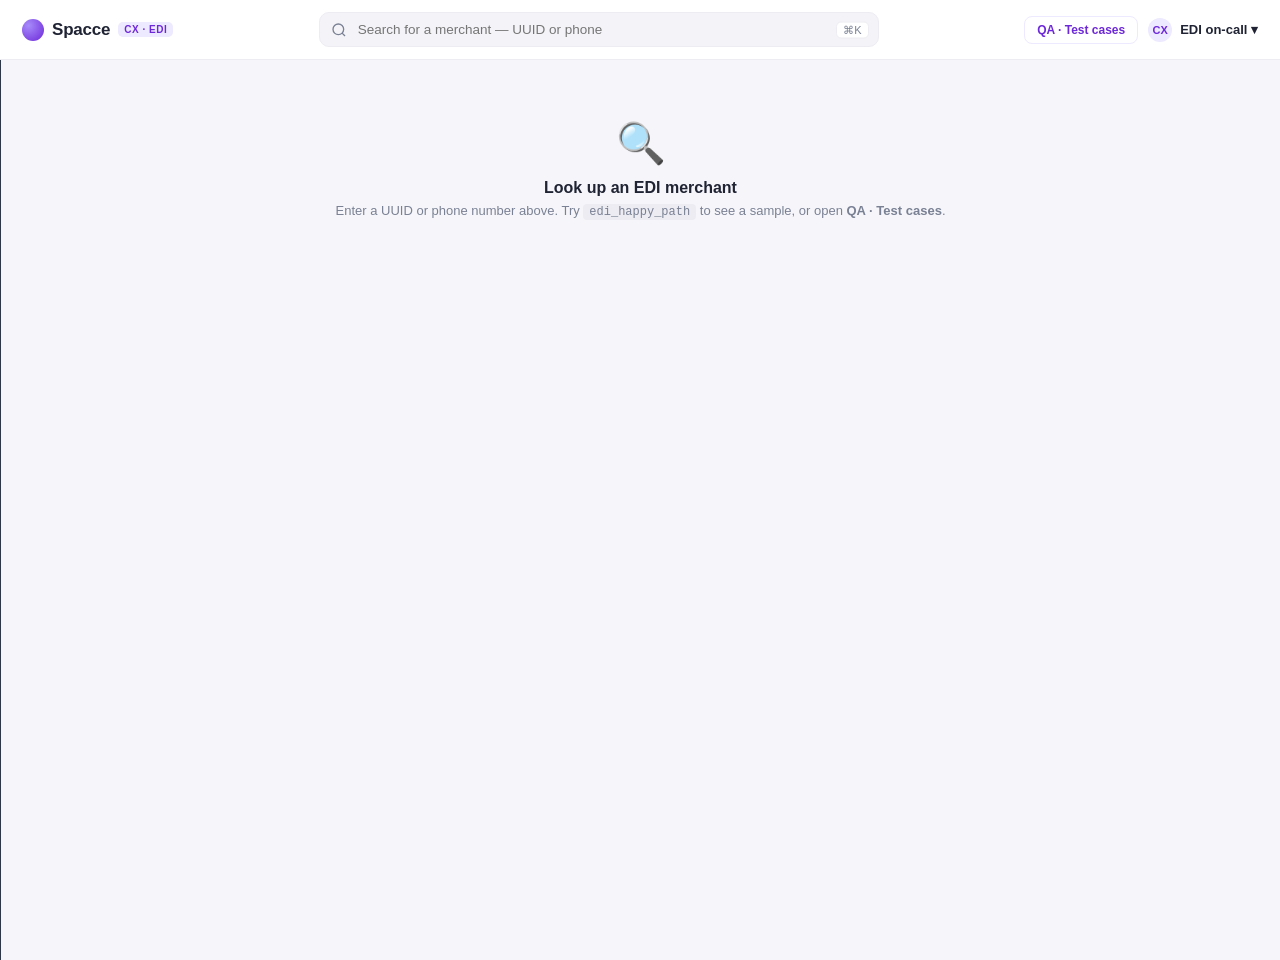
==== edi/index.html @ d4f5c891 "Initial commit: DCA & EDI on-call CX dashboards DCA: 13-milestone direct current account onboarding " ====
<!DOCTYPE html>
<html lang="en">
<head>
<meta charset="UTF-8">
<meta name="viewport" content="width=device-width, initial-scale=1.0">
<title>Ops Dashboard — EDI Onboarding Status</title>
<link rel="stylesheet" href="styles.css">
</head>
<body>


<div class="topbar">
  <div class="sp-brand"><span class="dot"></span>Spacce <span class="sp-cx">CX · EDI</span></div>
  <div class="sp-topsearch">
    <svg width="16" height="16" fill="none" stroke="currentColor" stroke-width="2" viewBox="0 0 24 24"><circle cx="11" cy="11" r="8"/><path d="m21 21-4.35-4.35"/></svg>
    <input type="text" id="searchInput" placeholder="Search for a merchant — UUID or phone" onkeydown="if(event.key==='Enter')doSearch()" />
    <span class="kbd">&#x2318;K</span>
  </div>
  <div style="display:flex;align-items:center;gap:10px;">
    <button onclick="toggleTestPanel()" id="testPanelBtn" class="sp-qa-btn">QA · Test cases</button>
    <div class="sp-user"><span class="av">CX</span>EDI on-call ▾</div>
  </div>
</div>

<div class="app-wrap">
<div id="testPanel" class="tc-sidebar">
  <div class="tc-sidebar-head">
    <span class="tc-sidebar-label">QA · Test cases (EDI)</span>
    <button onclick="closeTestPanel()" style="background:transparent;border:none;color:#4A5568;cursor:pointer;font-size:14px;line-height:1;padding:0;">&#x2715;</button>
  </div>
  <div class="tc-list">
    <div class="tc-list-inner">
      <div class="tc-group">
        <div class="tc-section-header">Happy path</div>
        <div class="tc-row" onclick="loadTest('edi_happy_path')" data-uuid="edi_happy_path"><span class="tc-num">1</span>Full happy path — sanctioned, GST before VKYC, disbursed</div>
      </div>
      <div class="tc-group">
        <div class="tc-section-header">PAN &amp; early blocks</div>
        <div class="tc-row" onclick="loadTest('edi_non_individual_pan')" data-uuid="edi_non_individual_pan"><span class="tc-num">2</span>Non-individual PAN (Partnership) — blocked</div>
        <div class="tc-row" onclick="loadTest('edi_credit_score')" data-uuid="edi_credit_score"><span class="tc-num">3</span>Credit score step — score 720 visible</div>
      </div>
      <div class="tc-group">
        <div class="tc-section-header">Account Aggregator</div>
        <div class="tc-row" onclick="loadTest('edi_aa_bank_linking')" data-uuid="edi_aa_bank_linking"><span class="tc-num">4</span>AA bank OTP failed for one bank — stuck</div>
      </div>
      <div class="tc-group">
        <div class="tc-section-header">KYC path (CKYC / Aadhaar)</div>
        <div class="tc-row" onclick="loadTest('edi_ckyc_path')" data-uuid="edi_ckyc_path"><span class="tc-num">5</span>CKYC found — at Business Details</div>
        <div class="tc-row" onclick="loadTest('edi_aadhaar_path')" data-uuid="edi_aadhaar_path"><span class="tc-num">6</span>No CKYC, Aadhaar direct — at Udyam</div>
      </div>
      <div class="tc-group">
        <div class="tc-section-header">Business verification</div>
        <div class="tc-row" onclick="loadTest('edi_udyam_block')" data-uuid="edi_udyam_block"><span class="tc-num">7</span>Udyam not verified — stuck at step 10</div>
      </div>
      <div class="tc-group">
        <div class="tc-section-header">VKYC &amp; post-VKYC</div>
        <div class="tc-row" onclick="loadTest('edi_vkyc_rejected')" data-uuid="edi_vkyc_rejected"><span class="tc-num">8</span>VKYC rejected by agent</div>
      </div>
      <div class="tc-group">
        <div class="tc-section-header">Risk + sanction outcomes</div>
        <div class="tc-row" onclick="loadTest('edi_risk_approved_disbursed')" data-uuid="edi_risk_approved_disbursed"><span class="tc-num">9</span>Risk approved, sanctioned 5L, disbursed</div>
        <div class="tc-row" onclick="loadTest('edi_risk_approved_gst_pending')" data-uuid="edi_risk_approved_gst_pending"><span class="tc-num">10</span>Sanctioned 2L, GST pending (mandatory)</div>
        <div class="tc-row" onclick="loadTest('edi_risk_approved_cpv_skip')" data-uuid="edi_risk_approved_cpv_skip"><span class="tc-num">11</span>Sanctioned 1L, GST skipped via CPV</div>
        <div class="tc-row" onclick="loadTest('edi_risk_rejected_waitlist')" data-uuid="edi_risk_rejected_waitlist"><span class="tc-num">12</span>Risk rejected — waitlisted (score 580)</div>
      </div>
      <div class="tc-group">
        <div class="tc-section-header">Audit &amp; out-of-scope</div>
        <div class="tc-row" onclick="loadTest('edi_audit_declined')" data-uuid="edi_audit_declined"><span class="tc-num">13</span>Audit declined — CONCURRENT_AUDIT_REVIEW_DECLINED</div>
        <div class="tc-row" onclick="loadTest('edi_dca_out_of_scope')" data-uuid="edi_dca_out_of_scope"><span class="tc-num">14</span>DCA application — out of scope, not EDI</div>
      </div>
    </div>
  </div>
</div>

<div class="main" id="mainContent" style="align-content:start;">
  <div style="grid-column:1/-1;">
    <div class="empty">
      <div class="empty-icon">&#x1F50D;</div>
      <h3>Look up an EDI merchant</h3>
      <p>Enter a UUID or phone number above. Try <code style="background:var(--border);padding:1px 6px;border-radius:4px;font-size:12px;">edi_happy_path</code> to see a sample, or open <strong>QA · Test cases</strong>.</p>
    </div>
  </div>
</div>


</div><!-- /.app-wrap -->
<div id="copyToast"></div>
<script src="render.js"></script>
<script>
// ops_dashboard (EDI / merchant lending) -- mock data + step builders.
// Architecture mirrors the DCA tool's index.html exactly (shared render.js +
// styles.css, same USERS-object + renderApp pattern) -- only the data shape and card
// contents differ. EDI = merchant_lending = business loan journey (16 milestones).

const USERS = {

  // -- 1. Happy path ----------------------------------------------------------------
  edi_happy_path: {
    uuid: "a1b2c3d4-e5f6-4a7b-8c9d-0e1f2a3b4c5d", name: "Sharma Electronics (Vikram Sharma)",
    phone: "98765 43210", email: "vikram.sharma@gmail.com",
    applications: [{
      id: "app_edi_001", type: "edi_onboarding", label: "EDI",
      status: "active", overallLabel: "Loan disbursed -- full happy path",
      state: "DISBURSED", currentStep: 16, updatedAt: "2026-08-10 14:30",
      sourceChannel: "MERCHANT",
      fraud: { status: "clear", reason: "No redflag rows", ts: "2026-08-05 09:10" },
      risk: { status: "approved", ts: "2026-08-08 10:00" },
      creditScoreCheck: { score: 745, source: "Bureau pull post-PAN", ts: "2026-08-05 09:15" },
      aa: { status: "linked", detail: "3/3 banks linked via Ignoosis", ts: "2026-08-05 10:00" },
      gst: { status: "verified", source: "Auto-fetched at PAN step", ts: "2026-08-05 09:20" },
      udyam: { status: "verified", ts: "2026-08-06 09:22" },
      vkyc: { status: "APPROVED", ts: "2026-08-07 15:05" },
      audit: null,
      sanction: { amount: "3,00,000", ts: "2026-08-08 10:15" },
      loanDisbursed: { status: "disbursed", amount: "3,00,000", ts: "2026-08-10 14:30" },
      redflagCount: 0,
      steps: [
        { num:"01", name:"Terms & Condition", status:"done", detail:"Consent captured -- KYC records + <10cr banking exposure", ts:"2026-08-05 09:00" },
        { num:"02", name:"Permissions", status:"done", detail:"Location, SMS, Installed Apps -- all granted", ts:"2026-08-05 09:02" },
        { num:"03", name:"Loan Requirement", status:"done", detail:"Loan range: 1L-5L, Purpose: Business expansion", loanRange:"1L - 5L", loanPurpose:"Business expansion", ts:"2026-08-05 09:05" },
        { num:"04", name:"PAN Screen", status:"done", detail:"Individual PAN entered. Background: Udyam auto-fetched, GST auto-fetched", ts:"2026-08-05 09:08" },
        { num:"05", name:"Credit Score", status:"done", detail:"Credit score fetched: 745", creditScore:745, ts:"2026-08-05 09:15" },
        { num:"06", name:"Account Aggregator (Ignoosis)", status:"done", detail:"Consent given, OTP verified, 3 banks linked (SBI, HDFC, ICICI)", aaBanks:[{name:"SBI",status:"linked"},{name:"HDFC",status:"linked"},{name:"ICICI",status:"linked"}], ts:"2026-08-05 10:00" },
        { num:"07", name:"CKYC / Aadhaar", status:"done", detail:"CKYC found at PAN step. Sarsai OTP verified. CKYC route completed.", ts:"2026-08-05 10:30" },
        { num:"08", name:"Business Details", status:"done", detail:"Registered name, category, annual sales, annual income submitted", ts:"2026-08-05 11:00" },
        { num:"09", name:"Business Address", status:"done", detail:"Business name auto-prefilled, address + pincode + city submitted", ts:"2026-08-05 11:10" },
        { num:"10", name:"Udyam Registration", status:"done", detail:"Udyam Registration Number verified", ts:"2026-08-06 09:22" },
        { num:"11", name:"Verify Details", status:"done", detail:"User verified all details. No GST page here (comes later if needed).", ts:"2026-08-06 09:30" },
        { num:"12", name:"VKYC", status:"done", detail:"VKYC completed. Pre-VKYC fraud check passed. Post-VKYC: dedupe/redflag/audit/fraud all clear.", vkycOutcome:{ status:"APPROVED", ts:"2026-08-07 15:05" }, ts:"2026-08-07 15:05" },
        { num:"13", name:"Post-VKYC Outcome", status:"done", detail:"Case 2: Risk approved + KYC approved + Audit approved + No fraud = VKYC Verified", postVkycOutcome:{ case:"approved", ts:"2026-08-08 10:00" }, ts:"2026-08-08 10:00" },
        { num:"14", name:"Sanction Screen", status:"done", detail:"Approved loan limit: 3,00,000", sanction:{ amount:"3,00,000", detail:"User approved to continue to disburse" }, ts:"2026-08-08 10:15" },
        { num:"15", name:"GST / CPV", status:"skip", detail:"GST verified before VKYC + demos verified. Skipped -- proceed directly to disbursement.", gstCpv:{ verifiedBeforeVkyc:true } },
        { num:"16", name:"Loan Disbursement", status:"done", detail:"Loan disbursed to account successfully", disbursement:{ status:"disbursed", amount:"3,00,000" }, ts:"2026-08-10 14:30" },
      ],
      webhooks: [
        { event: "PAN verified", status: "ok", time: "2026-08-05 09:08" },
        { event: "Credit score fetched", status: "ok", time: "2026-08-05 09:15" },
        { event: "AA consent approved", status: "ok", time: "2026-08-05 10:00" },
        { event: "VKYC decision: APPROVED", status: "ok", time: "2026-08-07 15:05" },
        { event: "Risk decision: APPROVED", status: "ok", time: "2026-08-08 10:00" },
        { event: "Sanction issued: 3,00,000", status: "ok", time: "2026-08-08 10:15" },
        { event: "Loan disbursed: 3,00,000", status: "ok", time: "2026-08-10 14:30" },
      ],
    }],
  },

  // -- 2. Non-individual PAN (Partnership) -- blocked --------------------------------
  edi_non_individual_pan: {
    uuid: "b2c3d4e5-f6a7-4b8c-9d0e-1f2a3b4c5d6e", name: "Gupta & Sons Partnership",
    phone: "91234 56789", email: "gupta.sons@gmail.com",
    applications: [{
      id: "app_edi_002", type: "edi_onboarding", label: "EDI",
      status: "blocked", overallLabel: "Non-individual PAN -- blocked at step 4",
      state: "REJECTED", currentStep: 4, updatedAt: "2026-08-02 10:15",
      sourceChannel: "MERCHANT",
      fraud: null, risk: null, creditScoreCheck: null, aa: null,
      gst: null, udyam: null, vkyc: null, audit: null,
      sanction: null, loanDisbursed: null,
      redflagCount: 0,
      steps: [
        { num:"01", name:"Terms & Condition", status:"done", detail:"Consent captured", ts:"2026-08-02 10:00" },
        { num:"02", name:"Permissions", status:"done", detail:"All permissions granted", ts:"2026-08-02 10:02" },
        { num:"03", name:"Loan Requirement", status:"done", detail:"Loan range: 5L-35L, Purpose: Working capital", loanRange:"5L - 35L", loanPurpose:"Working capital", ts:"2026-08-02 10:05" },
        { num:"04", name:"PAN Screen", status:"stuck", detail:"Partnership PAN entered -- non-individual PAN blocked. Only individual PAN accepted for EDI.",
          nonIndividualBlock:{ panType:"Partnership (Firm)", ts:"2026-08-02 10:15" } },
        { num:"05", name:"Credit Score", status:"pending", detail:"Not reached -- blocked upstream" },
        { num:"06", name:"Account Aggregator (Ignoosis)", status:"pending", detail:"Not reached" },
        { num:"07", name:"CKYC / Aadhaar", status:"pending", detail:"Not reached" },
        { num:"08", name:"Business Details", status:"pending", detail:"Not reached" },
        { num:"09", name:"Business Address", status:"pending", detail:"Not reached" },
        { num:"10", name:"Udyam Registration", status:"pending", detail:"Not reached" },
        { num:"11", name:"Verify Details", status:"pending", detail:"Not reached" },
        { num:"12", name:"VKYC", status:"pending", detail:"Not reached" },
        { num:"13", name:"Post-VKYC Outcome", status:"pending", detail:"Not reached" },
        { num:"14", name:"Sanction Screen", status:"pending", detail:"Not reached" },
        { num:"15", name:"GST / CPV", status:"pending", detail:"Not reached" },
        { num:"16", name:"Loan Disbursement", status:"pending", detail:"Not reached" },
      ],
      webhooks: [
        { event: "PAN verified", status: "err", time: "not received -- non-individual PAN blocked" },
      ],
    }],
  },

  // -- 3. Credit score step -- score visible -----------------------------------------
  edi_credit_score: {
    uuid: "c3d4e5f6-a7b8-4c9d-0e1f-2a3b4c5d6e7f", name: "Priya Fashions (Priya Mehta)",
    phone: "98001 22334", email: "priya.fashions@gmail.com",
    applications: [{
      id: "app_edi_003", type: "edi_onboarding", label: "EDI",
      status: "pending", overallLabel: "Journey progressing -- currently at Credit Score",
      state: "PENDING", currentStep: 5, updatedAt: "2026-08-03 11:20",
      sourceChannel: "MERCHANT",
      fraud: { status: "clear", reason: "No redflag rows", ts: "2026-08-03 10:50" },
      risk: null, creditScoreCheck: { score: 720, source: "Bureau pull post-PAN", ts: "2026-08-03 11:20" },
      aa: null, gst: { status: "verified", source: "Auto-fetched at PAN", ts: "2026-08-03 11:00" },
      udyam: null, vkyc: null, audit: null, sanction: null, loanDisbursed: null,
      redflagCount: 0,
      steps: [
        { num:"01", name:"Terms & Condition", status:"done", detail:"Consent captured", ts:"2026-08-03 10:40" },
        { num:"02", name:"Permissions", status:"done", detail:"All permissions granted", ts:"2026-08-03 10:42" },
        { num:"03", name:"Loan Requirement", status:"done", detail:"Loan range: 50k-1L, Purpose: Inventory purchase", loanRange:"50k - 1L", loanPurpose:"Inventory purchase", ts:"2026-08-03 10:45" },
        { num:"04", name:"PAN Screen", status:"done", detail:"Individual PAN entered. Udyam auto-fetch initiated, GST auto-fetched.", ts:"2026-08-03 10:50" },
        { num:"05", name:"Credit Score", status:"stuck", detail:"Credit score fetched and displayed to user: 720. User is reviewing.", creditScore:720, ts:"2026-08-03 11:20" },
        { num:"06", name:"Account Aggregator (Ignoosis)", status:"pending", detail:"Not reached" },
        { num:"07", name:"CKYC / Aadhaar", status:"pending", detail:"Not reached" },
        { num:"08", name:"Business Details", status:"pending", detail:"Not reached" },
        { num:"09", name:"Business Address", status:"pending", detail:"Not reached" },
        { num:"10", name:"Udyam Registration", status:"pending", detail:"Not reached" },
        { num:"11", name:"Verify Details", status:"pending", detail:"Not reached" },
        { num:"12", name:"VKYC", status:"pending", detail:"Not reached" },
        { num:"13", name:"Post-VKYC Outcome", status:"pending", detail:"Not reached" },
        { num:"14", name:"Sanction Screen", status:"pending", detail:"Not reached" },
        { num:"15", name:"GST / CPV", status:"pending", detail:"Not reached" },
        { num:"16", name:"Loan Disbursement", status:"pending", detail:"Not reached" },
      ],
      webhooks: [
        { event: "PAN verified", status: "ok", time: "2026-08-03 10:50" },
        { event: "Credit score fetched", status: "ok", time: "2026-08-03 11:20" },
        { event: "AA consent approved", status: "pending", time: "waiting on user" },
      ],
    }],
  },

  // -- 4. AA bank OTP failed -- stuck ------------------------------------------------
  edi_aa_bank_linking: {
    uuid: "d4e5f6a7-b8c9-4d0e-1f2a-3b4c5d6e7f80", name: "Rajesh Kirana Store (Rajesh Yadav)",
    phone: "97000 55667", email: "rajesh.kirana@gmail.com",
    applications: [{
      id: "app_edi_004", type: "edi_onboarding", label: "EDI",
      status: "stuck", overallLabel: "AA bank OTP failed -- stuck at Account Aggregator",
      state: "PENDING", currentStep: 6, updatedAt: "2026-08-04 14:45",
      sourceChannel: "MERCHANT",
      fraud: { status: "clear", reason: "No redflag rows", ts: "2026-08-04 10:00" },
      risk: null, creditScoreCheck: { score: 690, source: "Bureau pull post-PAN", ts: "2026-08-04 10:15" },
      aa: { status: "partial", detail: "2/3 banks linked; PNB OTP failed", ts: "2026-08-04 14:45" },
      gst: { status: "verified", source: "Auto-fetched at PAN", ts: "2026-08-04 10:10" },
      udyam: null, vkyc: null, audit: null, sanction: null, loanDisbursed: null,
      redflagCount: 0,
      steps: [
        { num:"01", name:"Terms & Condition", status:"done", detail:"Consent captured", ts:"2026-08-04 09:50" },
        { num:"02", name:"Permissions", status:"done", detail:"All permissions granted", ts:"2026-08-04 09:52" },
        { num:"03", name:"Loan Requirement", status:"done", detail:"Loan range: 1L-5L, Purpose: Shop renovation", loanRange:"1L - 5L", loanPurpose:"Shop renovation", ts:"2026-08-04 09:55" },
        { num:"04", name:"PAN Screen", status:"done", detail:"Individual PAN entered. GST auto-fetched.", ts:"2026-08-04 10:00" },
        { num:"05", name:"Credit Score", status:"done", detail:"Credit score fetched: 690", creditScore:690, ts:"2026-08-04 10:15" },
        { num:"06", name:"Account Aggregator (Ignoosis)", status:"stuck", detail:"Consent given, OTP verified on signup number. Ignoosis fetched 3 linked banks. SBI and HDFC consent approved, but PNB OTP failed.",
          aaBanks:[{name:"SBI",status:"linked"},{name:"HDFC",status:"linked"},{name:"PNB",status:"failed"}], ts:"2026-08-04 14:45" },
        { num:"07", name:"CKYC / Aadhaar", status:"pending", detail:"Not reached -- blocked upstream" },
        { num:"08", name:"Business Details", status:"pending", detail:"Not reached" },
        { num:"09", name:"Business Address", status:"pending", detail:"Not reached" },
        { num:"10", name:"Udyam Registration", status:"pending", detail:"Not reached" },
        { num:"11", name:"Verify Details", status:"pending", detail:"Not reached" },
        { num:"12", name:"VKYC", status:"pending", detail:"Not reached" },
        { num:"13", name:"Post-VKYC Outcome", status:"pending", detail:"Not reached" },
        { num:"14", name:"Sanction Screen", status:"pending", detail:"Not reached" },
        { num:"15", name:"GST / CPV", status:"pending", detail:"Not reached" },
        { num:"16", name:"Loan Disbursement", status:"pending", detail:"Not reached" },
      ],
      webhooks: [
        { event: "PAN verified", status: "ok", time: "2026-08-04 10:00" },
        { event: "Credit score fetched", status: "ok", time: "2026-08-04 10:15" },
        { event: "AA consent approved", status: "err", time: "partial -- PNB OTP failed at 2026-08-04 14:45" },
      ],
    }],
  },

  // -- 5. CKYC path -- at Business Details -------------------------------------------
  edi_ckyc_path: {
    uuid: "e5f6a7b8-c9d0-4e1f-2a3b-4c5d6e7f8091", name: "Sunita Textiles (Sunita Devi)",
    phone: "96000 77889", email: "sunita.textiles@gmail.com",
    applications: [{
      id: "app_edi_005", type: "edi_onboarding", label: "EDI",
      status: "pending", overallLabel: "CKYC route completed -- currently at Business Details",
      state: "PENDING", currentStep: 8, updatedAt: "2026-08-05 13:00",
      sourceChannel: "MERCHANT",
      fraud: { status: "clear", reason: "No redflag rows", ts: "2026-08-05 10:00" },
      risk: null, creditScoreCheck: { score: 735, source: "Bureau pull post-PAN", ts: "2026-08-05 10:15" },
      aa: { status: "linked", detail: "2/2 banks linked via Ignoosis", ts: "2026-08-05 11:00" },
      gst: { status: "verified", source: "Auto-fetched at PAN", ts: "2026-08-05 10:10" },
      udyam: null, vkyc: null, audit: null, sanction: null, loanDisbursed: null,
      redflagCount: 0,
      steps: [
        { num:"01", name:"Terms & Condition", status:"done", detail:"Consent captured", ts:"2026-08-05 09:50" },
        { num:"02", name:"Permissions", status:"done", detail:"All permissions granted", ts:"2026-08-05 09:52" },
        { num:"03", name:"Loan Requirement", status:"done", detail:"Loan range: 1L-5L, Purpose: Raw material", loanRange:"1L - 5L", loanPurpose:"Raw material", ts:"2026-08-05 09:55" },
        { num:"04", name:"PAN Screen", status:"done", detail:"Individual PAN entered. GST + Udyam auto-fetch initiated.", ts:"2026-08-05 10:00" },
        { num:"05", name:"Credit Score", status:"done", detail:"Credit score fetched: 735", creditScore:735, ts:"2026-08-05 10:15" },
        { num:"06", name:"Account Aggregator (Ignoosis)", status:"done", detail:"2 banks linked (SBI, BOB)", aaBanks:[{name:"SBI",status:"linked"},{name:"BOB",status:"linked"}], ts:"2026-08-05 11:00" },
        { num:"07", name:"CKYC / Aadhaar", status:"done", detail:"CKYC found at PAN step. CKYC screen shown. Sarsai OTP verified on first attempt. CKYC route completed.", ts:"2026-08-05 11:30" },
        { num:"08", name:"Business Details", status:"stuck", detail:"Registered business name, category, annual sales, income -- awaiting submission", ts:"2026-08-05 13:00" },
        { num:"09", name:"Business Address", status:"pending", detail:"Not reached" },
        { num:"10", name:"Udyam Registration", status:"pending", detail:"Not reached" },
        { num:"11", name:"Verify Details", status:"pending", detail:"Not reached" },
        { num:"12", name:"VKYC", status:"pending", detail:"Not reached" },
        { num:"13", name:"Post-VKYC Outcome", status:"pending", detail:"Not reached" },
        { num:"14", name:"Sanction Screen", status:"pending", detail:"Not reached" },
        { num:"15", name:"GST / CPV", status:"pending", detail:"Not reached" },
        { num:"16", name:"Loan Disbursement", status:"pending", detail:"Not reached" },
      ],
      webhooks: [
        { event: "PAN verified", status: "ok", time: "2026-08-05 10:00" },
        { event: "Credit score fetched", status: "ok", time: "2026-08-05 10:15" },
        { event: "AA consent approved", status: "ok", time: "2026-08-05 11:00" },
      ],
    }],
  },

  // -- 6. Aadhaar direct path -- at Udyam -------------------------------------------
  edi_aadhaar_path: {
    uuid: "f6a7b8c9-d0e1-4f2a-3b4c-5d6e7f809102", name: "Ravi Auto Parts (Ravi Kumar)",
    phone: "95000 88990", email: "ravi.autoparts@gmail.com",
    applications: [{
      id: "app_edi_006", type: "edi_onboarding", label: "EDI",
      status: "pending", overallLabel: "No CKYC, Aadhaar direct -- currently at Udyam",
      state: "PENDING", currentStep: 10, updatedAt: "2026-08-06 15:30",
      sourceChannel: "MERCHANT",
      fraud: { status: "clear", reason: "No redflag rows", ts: "2026-08-06 10:00" },
      risk: null, creditScoreCheck: { score: 710, source: "Bureau pull post-PAN", ts: "2026-08-06 10:15" },
      aa: { status: "linked", detail: "1/1 bank linked via Ignoosis", ts: "2026-08-06 11:00" },
      gst: { status: "not_verified", ts: "2026-08-06 10:10" },
      udyam: { status: "not_verified", ts: "2026-08-06 15:30" },
      vkyc: null, audit: null, sanction: null, loanDisbursed: null,
      redflagCount: 0,
      steps: [
        { num:"01", name:"Terms & Condition", status:"done", detail:"Consent captured", ts:"2026-08-06 09:50" },
        { num:"02", name:"Permissions", status:"done", detail:"All permissions granted", ts:"2026-08-06 09:52" },
        { num:"03", name:"Loan Requirement", status:"done", detail:"Loan range: <50k, Purpose: Equipment", loanRange:"< 50k", loanPurpose:"Equipment purchase", ts:"2026-08-06 09:55" },
        { num:"04", name:"PAN Screen", status:"done", detail:"Individual PAN entered. No CKYC found. GST auto-fetch failed.", ts:"2026-08-06 10:00" },
        { num:"05", name:"Credit Score", status:"done", detail:"Credit score fetched: 710", creditScore:710, ts:"2026-08-06 10:15" },
        { num:"06", name:"Account Aggregator (Ignoosis)", status:"done", detail:"1 bank linked (Kotak)", aaBanks:[{name:"Kotak Mahindra",status:"linked"}], ts:"2026-08-06 11:00" },
        { num:"07", name:"CKYC / Aadhaar", status:"done", detail:"No CKYC found. Aadhaar route directly. Aadhaar verification completed.", ts:"2026-08-06 11:30" },
        { num:"08", name:"Business Details", status:"done", detail:"Business details submitted", ts:"2026-08-06 12:00" },
        { num:"09", name:"Business Address", status:"done", detail:"Address submitted with pincode verification", ts:"2026-08-06 12:15" },
        { num:"10", name:"Udyam Registration", status:"stuck", detail:"Udyam Registration Number entered but verification failed. Stuck at this step.", ts:"2026-08-06 15:30" },
        { num:"11", name:"Verify Details", status:"pending", detail:"Not reached" },
        { num:"12", name:"VKYC", status:"pending", detail:"Not reached" },
        { num:"13", name:"Post-VKYC Outcome", status:"pending", detail:"Not reached" },
        { num:"14", name:"Sanction Screen", status:"pending", detail:"Not reached" },
        { num:"15", name:"GST / CPV", status:"pending", detail:"Not reached" },
        { num:"16", name:"Loan Disbursement", status:"pending", detail:"Not reached" },
      ],
      webhooks: [
        { event: "PAN verified", status: "ok", time: "2026-08-06 10:00" },
        { event: "Credit score fetched", status: "ok", time: "2026-08-06 10:15" },
        { event: "AA consent approved", status: "ok", time: "2026-08-06 11:00" },
      ],
    }],
  },

  // -- 7. Udyam not verified -- stuck at step 10 ------------------------------------
  edi_udyam_block: {
    uuid: "07a8b9c0-d1e2-4f3a-4b5c-6d7e8f901234", name: "Mahalaxmi Provisions",
    phone: "94000 11223", email: "mahalaxmi.prov@gmail.com",
    applications: [{
      id: "app_edi_007", type: "edi_onboarding", label: "EDI",
      status: "stuck", overallLabel: "Udyam not verified -- mandatory block at step 10",
      state: "PENDING", currentStep: 10, updatedAt: "2026-08-07 16:00",
      sourceChannel: "MERCHANT",
      fraud: { status: "clear", reason: "No redflag rows", ts: "2026-08-07 10:00" },
      risk: null, creditScoreCheck: { score: 680, source: "Bureau pull post-PAN", ts: "2026-08-07 10:15" },
      aa: { status: "linked", detail: "2/2 banks linked", ts: "2026-08-07 11:00" },
      gst: { status: "verified", source: "Auto-fetched at PAN", ts: "2026-08-07 10:10" },
      udyam: { status: "not_verified", ts: "2026-08-07 16:00" },
      vkyc: null, audit: null, sanction: null, loanDisbursed: null,
      redflagCount: 0,
      steps: [
        { num:"01", name:"Terms & Condition", status:"done", detail:"Consent captured", ts:"2026-08-07 09:50" },
        { num:"02", name:"Permissions", status:"done", detail:"All permissions granted", ts:"2026-08-07 09:52" },
        { num:"03", name:"Loan Requirement", status:"done", detail:"Loan range: 50k-1L", loanRange:"50k - 1L", ts:"2026-08-07 09:55" },
        { num:"04", name:"PAN Screen", status:"done", detail:"Individual PAN entered", ts:"2026-08-07 10:00" },
        { num:"05", name:"Credit Score", status:"done", detail:"Credit score: 680", creditScore:680, ts:"2026-08-07 10:15" },
        { num:"06", name:"Account Aggregator (Ignoosis)", status:"done", detail:"2 banks linked (Axis, SBI)", aaBanks:[{name:"Axis",status:"linked"},{name:"SBI",status:"linked"}], ts:"2026-08-07 11:00" },
        { num:"07", name:"CKYC / Aadhaar", status:"done", detail:"Aadhaar route (no CKYC). Completed.", ts:"2026-08-07 11:30" },
        { num:"08", name:"Business Details", status:"done", detail:"Submitted", ts:"2026-08-07 12:00" },
        { num:"09", name:"Business Address", status:"done", detail:"Submitted", ts:"2026-08-07 12:15" },
        { num:"10", name:"Udyam Registration", status:"stuck", detail:"Udyam Assist Number entered but verification failed. Cannot proceed without Udyam.",
          fields:[{v:"Udyam verified: NO",bad:true}], ts:"2026-08-07 16:00" },
        { num:"11", name:"Verify Details", status:"pending", detail:"Not reached -- blocked upstream" },
        { num:"12", name:"VKYC", status:"pending", detail:"Not reached" },
        { num:"13", name:"Post-VKYC Outcome", status:"pending", detail:"Not reached" },
        { num:"14", name:"Sanction Screen", status:"pending", detail:"Not reached" },
        { num:"15", name:"GST / CPV", status:"pending", detail:"Not reached" },
        { num:"16", name:"Loan Disbursement", status:"pending", detail:"Not reached" },
      ],
      webhooks: [
        { event: "PAN verified", status: "ok", time: "2026-08-07 10:00" },
        { event: "Credit score fetched", status: "ok", time: "2026-08-07 10:15" },
        { event: "AA consent approved", status: "ok", time: "2026-08-07 11:00" },
      ],
    }],
  },

  // -- 8. VKYC rejected by agent ----------------------------------------------------
  edi_vkyc_rejected: {
    uuid: "18b9c0d1-e2f3-4a4b-5c6d-7e8f90123456", name: "Patel Hardware & Tools",
    phone: "93000 22334", email: "patel.hardware@gmail.com",
    applications: [{
      id: "app_edi_008", type: "edi_onboarding", label: "EDI",
      status: "stuck", overallLabel: "VKYC rejected -- DOCUMENT_MISMATCH",
      state: "PENDING", currentStep: 12, updatedAt: "2026-08-08 11:20",
      sourceChannel: "MERCHANT",
      fraud: { status: "clear", reason: "No redflag rows", ts: "2026-08-06 09:00" },
      risk: null, creditScoreCheck: { score: 700, source: "Bureau pull post-PAN", ts: "2026-08-06 09:15" },
      aa: { status: "linked", detail: "2/2 banks linked", ts: "2026-08-06 10:00" },
      gst: { status: "verified", ts: "2026-08-06 09:10" },
      udyam: { status: "verified", ts: "2026-08-06 11:00" },
      vkyc: { status: "REJECTED", rejectionReason: "DOCUMENT_MISMATCH", ts: "2026-08-08 11:20" },
      audit: null, sanction: null, loanDisbursed: null,
      redflagCount: 0,
      steps: [
        { num:"01", name:"Terms & Condition", status:"done", detail:"Consent captured", ts:"2026-08-06 08:50" },
        { num:"02", name:"Permissions", status:"done", detail:"All permissions granted", ts:"2026-08-06 08:52" },
        { num:"03", name:"Loan Requirement", status:"done", detail:"Loan range: 1L-5L", loanRange:"1L - 5L", ts:"2026-08-06 08:55" },
        { num:"04", name:"PAN Screen", status:"done", detail:"Individual PAN entered", ts:"2026-08-06 09:00" },
        { num:"05", name:"Credit Score", status:"done", detail:"Credit score: 700", creditScore:700, ts:"2026-08-06 09:15" },
        { num:"06", name:"Account Aggregator (Ignoosis)", status:"done", detail:"2 banks linked", ts:"2026-08-06 10:00" },
        { num:"07", name:"CKYC / Aadhaar", status:"done", detail:"CKYC route completed", ts:"2026-08-06 10:30" },
        { num:"08", name:"Business Details", status:"done", detail:"Submitted", ts:"2026-08-06 11:00" },
        { num:"09", name:"Business Address", status:"done", detail:"Submitted", ts:"2026-08-06 11:15" },
        { num:"10", name:"Udyam Registration", status:"done", detail:"Verified", ts:"2026-08-06 11:30" },
        { num:"11", name:"Verify Details", status:"done", detail:"Details verified by user", ts:"2026-08-06 12:00" },
        { num:"12", name:"VKYC", status:"stuck", detail:"VKYC rejected by agent -- reason: DOCUMENT_MISMATCH",
          vkycOutcome:{ status:"REJECTED", rejectionReason:"DOCUMENT_MISMATCH", ts:"2026-08-08 11:20" }, ts:"2026-08-08 11:20" },
        { num:"13", name:"Post-VKYC Outcome", status:"pending", detail:"Not reached -- VKYC failed" },
        { num:"14", name:"Sanction Screen", status:"pending", detail:"Not reached" },
        { num:"15", name:"GST / CPV", status:"pending", detail:"Not reached" },
        { num:"16", name:"Loan Disbursement", status:"pending", detail:"Not reached" },
      ],
      webhooks: [
        { event: "PAN verified", status: "ok", time: "2026-08-06 09:00" },
        { event: "Credit score fetched", status: "ok", time: "2026-08-06 09:15" },
        { event: "AA consent approved", status: "ok", time: "2026-08-06 10:00" },
        { event: "VKYC decision: REJECTED", status: "ok", time: "2026-08-08 11:20" },
      ],
    }],
  },

  // -- 9. Risk approved, sanctioned 5L, disbursed -----------------------------------
  edi_risk_approved_disbursed: {
    uuid: "29c0d1e2-f3a4-4b5c-6d7e-8f9012345678", name: "Lakshmi Traders (Lakshmi Narasimhan)",
    phone: "92000 33445", email: "lakshmi.traders@gmail.com",
    applications: [{
      id: "app_edi_009", type: "edi_onboarding", label: "EDI",
      status: "active", overallLabel: "Risk approved, sanctioned 5L, GST before VKYC, loan disbursed",
      state: "DISBURSED", currentStep: 16, updatedAt: "2026-08-11 16:00",
      sourceChannel: "MERCHANT",
      fraud: { status: "clear", reason: "No redflag rows", ts: "2026-08-07 09:10" },
      risk: { status: "approved", ts: "2026-08-09 10:00" },
      creditScoreCheck: { score: 780, source: "Bureau pull post-PAN", ts: "2026-08-07 09:15" },
      aa: { status: "linked", detail: "4/4 banks linked", ts: "2026-08-07 10:00" },
      gst: { status: "verified", source: "Auto-fetched at PAN step", ts: "2026-08-07 09:20" },
      udyam: { status: "verified", ts: "2026-08-07 12:00" },
      vkyc: { status: "APPROVED", ts: "2026-08-09 09:00" },
      audit: null,
      sanction: { amount: "5,00,000", ts: "2026-08-09 10:15" },
      loanDisbursed: { status: "disbursed", amount: "5,00,000", ts: "2026-08-11 16:00" },
      redflagCount: 0,
      steps: [
        { num:"01", name:"Terms & Condition", status:"done", detail:"Consent captured", ts:"2026-08-07 09:00" },
        { num:"02", name:"Permissions", status:"done", detail:"All granted", ts:"2026-08-07 09:02" },
        { num:"03", name:"Loan Requirement", status:"done", detail:"Loan range: 5L-35L", loanRange:"5L - 35L", loanPurpose:"Business expansion", ts:"2026-08-07 09:05" },
        { num:"04", name:"PAN Screen", status:"done", detail:"Individual PAN entered. GST auto-fetched.", ts:"2026-08-07 09:10" },
        { num:"05", name:"Credit Score", status:"done", detail:"Credit score: 780", creditScore:780, ts:"2026-08-07 09:15" },
        { num:"06", name:"Account Aggregator (Ignoosis)", status:"done", detail:"4 banks linked", ts:"2026-08-07 10:00" },
        { num:"07", name:"CKYC / Aadhaar", status:"done", detail:"CKYC route completed", ts:"2026-08-07 10:30" },
        { num:"08", name:"Business Details", status:"done", detail:"Submitted", ts:"2026-08-07 11:00" },
        { num:"09", name:"Business Address", status:"done", detail:"Submitted", ts:"2026-08-07 11:15" },
        { num:"10", name:"Udyam Registration", status:"done", detail:"Verified", ts:"2026-08-07 12:00" },
        { num:"11", name:"Verify Details", status:"done", detail:"Verified", ts:"2026-08-07 12:15" },
        { num:"12", name:"VKYC", status:"done", detail:"VKYC approved", vkycOutcome:{ status:"APPROVED", ts:"2026-08-09 09:00" }, ts:"2026-08-09 09:00" },
        { num:"13", name:"Post-VKYC Outcome", status:"done", detail:"Case 2: All checks passed -- VKYC Verified", postVkycOutcome:{ case:"approved", ts:"2026-08-09 10:00" }, ts:"2026-08-09 10:00" },
        { num:"14", name:"Sanction Screen", status:"done", detail:"Approved loan limit: 5,00,000", sanction:{ amount:"5,00,000" }, ts:"2026-08-09 10:15" },
        { num:"15", name:"GST / CPV", status:"skip", detail:"GST verified before VKYC. Skipped.", gstCpv:{ verifiedBeforeVkyc:true } },
        { num:"16", name:"Loan Disbursement", status:"done", detail:"Loan disbursed successfully", disbursement:{ status:"disbursed", amount:"5,00,000" }, ts:"2026-08-11 16:00" },
      ],
      webhooks: [
        { event: "PAN verified", status: "ok", time: "2026-08-07 09:10" },
        { event: "Credit score fetched", status: "ok", time: "2026-08-07 09:15" },
        { event: "AA consent approved", status: "ok", time: "2026-08-07 10:00" },
        { event: "VKYC decision: APPROVED", status: "ok", time: "2026-08-09 09:00" },
        { event: "Risk decision: APPROVED", status: "ok", time: "2026-08-09 10:00" },
        { event: "Sanction issued: 5,00,000", status: "ok", time: "2026-08-09 10:15" },
        { event: "Loan disbursed: 5,00,000", status: "ok", time: "2026-08-11 16:00" },
      ],
    }],
  },

  // -- 10. Sanctioned 2L, GST pending (mandatory, not in CPV) -----------------------
  edi_risk_approved_gst_pending: {
    uuid: "3ad1e2f3-a4b5-4c6d-7e8f-901234567890", name: "Anand Sweets & Bakery",
    phone: "91000 44556", email: "anand.sweets@gmail.com",
    applications: [{
      id: "app_edi_010", type: "edi_onboarding", label: "EDI",
      status: "stuck", overallLabel: "Sanctioned 2L -- GST mandatory, pending (not in CPV region)",
      state: "SANCTIONED", currentStep: 15, updatedAt: "2026-08-10 13:00",
      sourceChannel: "MERCHANT",
      fraud: { status: "clear", reason: "No redflag rows", ts: "2026-08-07 09:00" },
      risk: { status: "approved", ts: "2026-08-09 10:00" },
      creditScoreCheck: { score: 740, source: "Bureau pull post-PAN", ts: "2026-08-07 09:15" },
      aa: { status: "linked", detail: "2/2 banks linked", ts: "2026-08-07 10:00" },
      gst: { status: "not_verified", note: "GST not verified before VKYC. Not in CPV region -- GST is mandatory.", ts: "2026-08-10 13:00" },
      udyam: { status: "verified", ts: "2026-08-07 12:00" },
      vkyc: { status: "APPROVED", ts: "2026-08-09 09:00" },
      audit: null,
      sanction: { amount: "2,00,000", ts: "2026-08-09 10:15" },
      loanDisbursed: null,
      redflagCount: 0,
      steps: [
        { num:"01", name:"Terms & Condition", status:"done", detail:"Consent captured", ts:"2026-08-07 08:50" },
        { num:"02", name:"Permissions", status:"done", detail:"All granted", ts:"2026-08-07 08:52" },
        { num:"03", name:"Loan Requirement", status:"done", detail:"Loan range: 1L-5L", loanRange:"1L - 5L", ts:"2026-08-07 08:55" },
        { num:"04", name:"PAN Screen", status:"done", detail:"Individual PAN entered. GST auto-fetch failed.", ts:"2026-08-07 09:00" },
        { num:"05", name:"Credit Score", status:"done", detail:"Credit score: 740", creditScore:740, ts:"2026-08-07 09:15" },
        { num:"06", name:"Account Aggregator (Ignoosis)", status:"done", detail:"2 banks linked", ts:"2026-08-07 10:00" },
        { num:"07", name:"CKYC / Aadhaar", status:"done", detail:"Aadhaar route", ts:"2026-08-07 10:30" },
        { num:"08", name:"Business Details", status:"done", detail:"Submitted", ts:"2026-08-07 11:00" },
        { num:"09", name:"Business Address", status:"done", detail:"Submitted", ts:"2026-08-07 11:15" },
        { num:"10", name:"Udyam Registration", status:"done", detail:"Verified", ts:"2026-08-07 12:00" },
        { num:"11", name:"Verify Details", status:"done", detail:"Verified", ts:"2026-08-07 12:15" },
        { num:"12", name:"VKYC", status:"done", detail:"VKYC approved", vkycOutcome:{ status:"APPROVED", ts:"2026-08-09 09:00" }, ts:"2026-08-09 09:00" },
        { num:"13", name:"Post-VKYC Outcome", status:"done", detail:"Case 2: Risk + KYC approved", postVkycOutcome:{ case:"approved", ts:"2026-08-09 10:00" }, ts:"2026-08-09 10:00" },
        { num:"14", name:"Sanction Screen", status:"done", detail:"Approved: 2,00,000", sanction:{ amount:"2,00,000" }, ts:"2026-08-09 10:15" },
        { num:"15", name:"GST / CPV", status:"stuck", detail:"GST NOT verified before VKYC. User is NOT in CPV-serviceable region. GST verification is mandatory.",
          gstCpv:{ mandatory:true, gstStatus:"Not verified" }, ts:"2026-08-10 13:00" },
        { num:"16", name:"Loan Disbursement", status:"pending", detail:"Not reached -- blocked by GST" },
      ],
      webhooks: [
        { event: "PAN verified", status: "ok", time: "2026-08-07 09:00" },
        { event: "Credit score fetched", status: "ok", time: "2026-08-07 09:15" },
        { event: "AA consent approved", status: "ok", time: "2026-08-07 10:00" },
        { event: "VKYC decision: APPROVED", status: "ok", time: "2026-08-09 09:00" },
        { event: "Risk decision: APPROVED", status: "ok", time: "2026-08-09 10:00" },
        { event: "Sanction issued: 2,00,000", status: "ok", time: "2026-08-09 10:15" },
        { event: "Loan disbursed", status: "err", time: "blocked -- GST mandatory, not verified" },
      ],
    }],
  },

  // -- 11. Sanctioned 1L, GST skipped via CPV, proceeding to disbursement -----------
  edi_risk_approved_cpv_skip: {
    uuid: "4be2f3a4-b5c6-4d7e-8f90-12345678abcd", name: "Deepak Medical Store",
    phone: "90000 55667", email: "deepak.medical@gmail.com",
    applications: [{
      id: "app_edi_011", type: "edi_onboarding", label: "EDI",
      status: "pending", overallLabel: "Sanctioned 1L -- GST skipped (CPV region), proceeding to disbursement",
      state: "SANCTIONED", currentStep: 16, updatedAt: "2026-08-11 10:00",
      sourceChannel: "MERCHANT",
      fraud: { status: "clear", reason: "No redflag rows", ts: "2026-08-08 09:00" },
      risk: { status: "approved", ts: "2026-08-10 10:00" },
      creditScoreCheck: { score: 715, source: "Bureau pull post-PAN", ts: "2026-08-08 09:15" },
      aa: { status: "linked", detail: "1/1 bank linked", ts: "2026-08-08 10:00" },
      gst: { status: "not_verified", note: "GST not verified, but user is in CPV-serviceable region. GST skipped via CPV.", ts: "2026-08-10 10:30" },
      udyam: { status: "verified", ts: "2026-08-08 12:00" },
      vkyc: { status: "APPROVED", ts: "2026-08-10 09:00" },
      audit: null,
      sanction: { amount: "1,00,000", ts: "2026-08-10 10:15" },
      loanDisbursed: null,
      redflagCount: 0,
      steps: [
        { num:"01", name:"Terms & Condition", status:"done", detail:"Consent captured", ts:"2026-08-08 08:50" },
        { num:"02", name:"Permissions", status:"done", detail:"All granted", ts:"2026-08-08 08:52" },
        { num:"03", name:"Loan Requirement", status:"done", detail:"Loan range: 50k-1L", loanRange:"50k - 1L", ts:"2026-08-08 08:55" },
        { num:"04", name:"PAN Screen", status:"done", detail:"Individual PAN entered", ts:"2026-08-08 09:00" },
        { num:"05", name:"Credit Score", status:"done", detail:"Credit score: 715", creditScore:715, ts:"2026-08-08 09:15" },
        { num:"06", name:"Account Aggregator (Ignoosis)", status:"done", detail:"1 bank linked (HDFC)", ts:"2026-08-08 10:00" },
        { num:"07", name:"CKYC / Aadhaar", status:"done", detail:"CKYC route", ts:"2026-08-08 10:30" },
        { num:"08", name:"Business Details", status:"done", detail:"Submitted", ts:"2026-08-08 11:00" },
        { num:"09", name:"Business Address", status:"done", detail:"Submitted", ts:"2026-08-08 11:15" },
        { num:"10", name:"Udyam Registration", status:"done", detail:"Verified", ts:"2026-08-08 12:00" },
        { num:"11", name:"Verify Details", status:"done", detail:"Verified", ts:"2026-08-08 12:15" },
        { num:"12", name:"VKYC", status:"done", detail:"VKYC approved", vkycOutcome:{ status:"APPROVED", ts:"2026-08-10 09:00" }, ts:"2026-08-10 09:00" },
        { num:"13", name:"Post-VKYC Outcome", status:"done", detail:"Case 2: All checks passed", postVkycOutcome:{ case:"approved", ts:"2026-08-10 10:00" }, ts:"2026-08-10 10:00" },
        { num:"14", name:"Sanction Screen", status:"done", detail:"Approved: 1,00,000", sanction:{ amount:"1,00,000" }, ts:"2026-08-10 10:15" },
        { num:"15", name:"GST / CPV", status:"done", detail:"GST not verified, but user IS in CPV-serviceable region. GST skipped via CPV. Proceeding to disbursement.",
          gstCpv:{ skipped:true }, ts:"2026-08-10 10:30" },
        { num:"16", name:"Loan Disbursement", status:"stuck", detail:"Disbursement in progress -- awaiting final confirmation", ts:"2026-08-11 10:00" },
      ],
      webhooks: [
        { event: "PAN verified", status: "ok", time: "2026-08-08 09:00" },
        { event: "Credit score fetched", status: "ok", time: "2026-08-08 09:15" },
        { event: "AA consent approved", status: "ok", time: "2026-08-08 10:00" },
        { event: "VKYC decision: APPROVED", status: "ok", time: "2026-08-10 09:00" },
        { event: "Risk decision: APPROVED", status: "ok", time: "2026-08-10 10:00" },
        { event: "Sanction issued: 1,00,000", status: "ok", time: "2026-08-10 10:15" },
        { event: "Loan disbursed", status: "pending", time: "in progress" },
      ],
    }],
  },

  // -- 12. Risk rejected -- waitlisted (score 580) ----------------------------------
  edi_risk_rejected_waitlist: {
    uuid: "5cf3a4b5-c6d7-4e8f-9012-3456789abcde", name: "Naveen General Store (Naveen Singh)",
    phone: "89000 66778", email: "naveen.general@gmail.com",
    applications: [{
      id: "app_edi_012", type: "edi_onboarding", label: "EDI",
      status: "blocked", overallLabel: "Risk rejected + VKYC verified -- waitlisted (score 580)",
      state: "WAITLISTED", currentStep: 16, updatedAt: "2026-08-09 14:00",
      sourceChannel: "MERCHANT",
      fraud: { status: "clear", reason: "No redflag rows", ts: "2026-08-06 09:00" },
      risk: { status: "rejected", reason: "Low credit score + insufficient banking history", ts: "2026-08-09 10:00" },
      creditScoreCheck: { score: 580, source: "Bureau pull post-PAN", ts: "2026-08-06 09:15" },
      aa: { status: "linked", detail: "1/1 bank linked", ts: "2026-08-06 10:00" },
      gst: { status: "verified", ts: "2026-08-06 09:10" },
      udyam: { status: "verified", ts: "2026-08-06 12:00" },
      vkyc: { status: "APPROVED", ts: "2026-08-08 09:00" },
      audit: null, sanction: null, loanDisbursed: null,
      redflagCount: 0,
      steps: [
        { num:"01", name:"Terms & Condition", status:"done", detail:"Consent captured", ts:"2026-08-06 08:50" },
        { num:"02", name:"Permissions", status:"done", detail:"All granted", ts:"2026-08-06 08:52" },
        { num:"03", name:"Loan Requirement", status:"done", detail:"Loan range: 1L-5L", loanRange:"1L - 5L", ts:"2026-08-06 08:55" },
        { num:"04", name:"PAN Screen", status:"done", detail:"Individual PAN entered", ts:"2026-08-06 09:00" },
        { num:"05", name:"Credit Score", status:"done", detail:"Credit score: 580 (low)", creditScore:580, ts:"2026-08-06 09:15" },
        { num:"06", name:"Account Aggregator (Ignoosis)", status:"done", detail:"1 bank linked", ts:"2026-08-06 10:00" },
        { num:"07", name:"CKYC / Aadhaar", status:"done", detail:"Aadhaar route", ts:"2026-08-06 10:30" },
        { num:"08", name:"Business Details", status:"done", detail:"Submitted", ts:"2026-08-06 11:00" },
        { num:"09", name:"Business Address", status:"done", detail:"Submitted", ts:"2026-08-06 11:15" },
        { num:"10", name:"Udyam Registration", status:"done", detail:"Verified", ts:"2026-08-06 12:00" },
        { num:"11", name:"Verify Details", status:"done", detail:"Verified", ts:"2026-08-06 12:15" },
        { num:"12", name:"VKYC", status:"done", detail:"VKYC approved", vkycOutcome:{ status:"APPROVED", ts:"2026-08-08 09:00" }, ts:"2026-08-08 09:00" },
        { num:"13", name:"Post-VKYC Outcome", status:"stuck", detail:"Case 3: Risk REJECTED + VKYC verified. User moved to waitlist.",
          postVkycOutcome:{ case:"waitlisted", score:580, ts:"2026-08-09 10:00" }, ts:"2026-08-09 10:00" },
        { num:"14", name:"Sanction Screen", status:"skip", detail:"Not applicable -- risk rejected" },
        { num:"15", name:"GST / CPV", status:"skip", detail:"Not applicable -- risk rejected" },
        { num:"16", name:"Loan Disbursement", status:"stuck", detail:"Waitlisted -- loan not disbursed. User sees waitlist screen with score and actionable items.",
          disbursement:{ status:"waitlisted", score:580, actionItems:["Improve credit score above 650","Maintain minimum balance in primary bank account","Complete 6 months of consistent business transactions","Link additional bank accounts via Account Aggregator"] },
          ts:"2026-08-09 14:00" },
      ],
      webhooks: [
        { event: "PAN verified", status: "ok", time: "2026-08-06 09:00" },
        { event: "Credit score fetched", status: "ok", time: "2026-08-06 09:15" },
        { event: "AA consent approved", status: "ok", time: "2026-08-06 10:00" },
        { event: "VKYC decision: APPROVED", status: "ok", time: "2026-08-08 09:00" },
        { event: "Risk decision: REJECTED", status: "ok", time: "2026-08-09 10:00" },
        { event: "Sanction issued", status: "err", time: "not issued -- risk rejected" },
        { event: "Loan disbursed", status: "err", time: "not disbursed -- waitlisted" },
      ],
    }],
  },

  // -- 13. Audit declined -- CONCURRENT_AUDIT_REVIEW_DECLINED -----------------------
  edi_audit_declined: {
    uuid: "6da4b5c6-d7e8-4f90-1234-56789abcdef0", name: "Krishna Electricals (Krishna Murthy)",
    phone: "88000 77889", email: "krishna.electricals@gmail.com",
    applications: [{
      id: "app_edi_013", type: "edi_onboarding", label: "EDI",
      status: "blocked", overallLabel: "Declined post-audit -- CONCURRENT_AUDIT_REVIEW_DECLINED",
      state: "REJECTED", currentStep: 13, updatedAt: "2026-08-10 17:15",
      sourceChannel: "MERCHANT",
      fraud: { status: "audit_declined", reason: "CONCURRENT_AUDIT_REVIEW_DECLINED (slice_x_redflags)", ts: "2026-08-10 17:15" },
      risk: null, creditScoreCheck: { score: 730, source: "Bureau pull post-PAN", ts: "2026-08-07 09:15" },
      aa: { status: "linked", detail: "3/3 banks linked", ts: "2026-08-07 10:00" },
      gst: { status: "verified", ts: "2026-08-07 09:20" },
      udyam: { status: "verified", ts: "2026-08-07 12:00" },
      vkyc: { status: "APPROVED", ts: "2026-08-09 12:00" },
      audit: { status: "declined", reason: "CONCURRENT_AUDIT_REVIEW_DECLINED", ts: "2026-08-10 17:15" },
      sanction: null, loanDisbursed: null,
      redflagCount: 1,
      steps: [
        { num:"01", name:"Terms & Condition", status:"done", detail:"Consent captured", ts:"2026-08-07 08:50" },
        { num:"02", name:"Permissions", status:"done", detail:"All granted", ts:"2026-08-07 08:52" },
        { num:"03", name:"Loan Requirement", status:"done", detail:"Loan range: 1L-5L", loanRange:"1L - 5L", ts:"2026-08-07 08:55" },
        { num:"04", name:"PAN Screen", status:"done", detail:"Individual PAN entered", ts:"2026-08-07 09:00" },
        { num:"05", name:"Credit Score", status:"done", detail:"Credit score: 730", creditScore:730, ts:"2026-08-07 09:15" },
        { num:"06", name:"Account Aggregator (Ignoosis)", status:"done", detail:"3 banks linked", ts:"2026-08-07 10:00" },
        { num:"07", name:"CKYC / Aadhaar", status:"done", detail:"CKYC route completed", ts:"2026-08-07 10:30" },
        { num:"08", name:"Business Details", status:"done", detail:"Submitted", ts:"2026-08-07 11:00" },
        { num:"09", name:"Business Address", status:"done", detail:"Submitted", ts:"2026-08-07 11:15" },
        { num:"10", name:"Udyam Registration", status:"done", detail:"Verified", ts:"2026-08-07 12:00" },
        { num:"11", name:"Verify Details", status:"done", detail:"Verified", ts:"2026-08-07 12:15" },
        { num:"12", name:"VKYC", status:"done", detail:"VKYC approved", vkycOutcome:{ status:"APPROVED", ts:"2026-08-09 12:00" }, ts:"2026-08-09 12:00" },
        { num:"13", name:"Post-VKYC Outcome", status:"stuck", detail:"Post-VKYC audit review. Routed to audit, then DECLINED.",
          auditOutcome:{ outcome:"declined", note:"CONCURRENT_AUDIT_REVIEW_DECLINED", ts:"2026-08-10 17:15" },
          postVkycOutcome:{ case:"rejected", reason:"CONCURRENT_AUDIT_REVIEW_DECLINED (post-audit)", ts:"2026-08-10 17:15" },
          ts:"2026-08-10 17:15" },
        { num:"14", name:"Sanction Screen", status:"pending", detail:"Not reached -- declined" },
        { num:"15", name:"GST / CPV", status:"pending", detail:"Not reached" },
        { num:"16", name:"Loan Disbursement", status:"pending", detail:"Not reached" },
      ],
      webhooks: [
        { event: "PAN verified", status: "ok", time: "2026-08-07 09:00" },
        { event: "Credit score fetched", status: "ok", time: "2026-08-07 09:15" },
        { event: "AA consent approved", status: "ok", time: "2026-08-07 10:00" },
        { event: "VKYC decision: APPROVED", status: "ok", time: "2026-08-09 12:00" },
        { event: "Risk decision", status: "err", time: "not reached -- audit declined first" },
        { event: "Sanction issued", status: "err", time: "not issued -- audit declined" },
        { event: "Loan disbursed", status: "err", time: "not disbursed" },
      ],
    }],
  },

  // -- 14. DCA application -- out of scope, not EDI ---------------------------------
  edi_dca_out_of_scope: {
    uuid: "7eb5c6d7-e8f9-4012-3456-789abcdef012", name: "[Test] DCA-flagged application (no ONBOARDING_PLATFORM_SYNC)",
    phone: "80000 88990", email: "test.dca.outofscope@slice.in",
    applications: [{
      id: "app_dca_oos_001", type: "dca_onboarding", label: "DCA (out of scope)",
      status: "active", overallLabel: "DCA application -- not EDI",
      updatedAt: "2026-08-05 09:00",
    }],
  },

};

// ops_dashboard (EDI) -- state, render logic, and event wiring

// -- state --
let currentUser = null;
let selectedAppIdx = 0;

// In-scope application type for this dashboard: EDI (merchant_lending) only.
// DCA applications (dca_onboarding, or any type without ONBOARDING_PLATFORM_SYNC /
// updated_by = 'onboarding-svc') are out of scope -- they must never render through
// the EDI milestone map.
const IN_SCOPE_TYPES = new Set(["edi_onboarding"]);

// -- helpers --
function journeyTypeLabel(type) {
  if (type === "edi_onboarding") return "EDI";
  if (type === "dca_onboarding") return "DCA (out of scope)";
  return (type || "—").replace(/_/g, " ").replace(/\b\w/g, c => c.toUpperCase());
}
function copyVal(txt, e) {
  if (e) e.stopPropagation();
  if (navigator.clipboard) navigator.clipboard.writeText(txt);
  const t = document.getElementById("copyToast");
  if (t) { t.textContent = "Copied  " + txt; t.classList.add("show"); clearTimeout(window._ct); window._ct = setTimeout(() => t.classList.remove("show"), 1400); }
}
function nowStamp() { return new Date().toLocaleTimeString([], { hour: "2-digit", minute: "2-digit", second: "2-digit" }); }
function refreshView() { if (currentUser) renderApp(currentUser, currentUser.applications[selectedAppIdx]); }
function toggleEventLog() { const d = document.getElementById("eventLog"); if (d) d.style.display = d.style.display === "none" ? "block" : "none"; }

function statusTag(s) {
  const map = {
    stuck:     ["tag-stuck",     "⚠ Stuck"],
    active:    ["tag-active",    "✓ Active"],
    review:    ["tag-review",    "↻ In Review"],
    pending:   ["tag-pending",   "⏳ Pending"],
    blocked:   ["tag-blocked",   "✗ Blocked"],
    abandoned: ["tag-abandoned", "○ Abandoned"],
  };
  return map[s] || ["tag-neutral", s];
}

// -- Alerts: DERIVED from the fetched per-application fields --
function deriveAlerts(u, app) {
  if (!IN_SCOPE_TYPES.has(app.type)) return [];
  const A = [];
  const add = (level, title, body) => A.push({ level, title, body });
  const f = app.fraud, g = app.gst, ud = app.udyam, v = app.vkyc, aud = app.audit;
  const r = app.risk, cs = app.creditScoreCheck, aa = app.aa;

  // -- P0 --
  if (f && f.status === "hard_block") add("p0", "Fraud hard block / blacklisted", f.reason || "USER_BLACKLISTED. Owner: Fraud squad.");
  if (v && v.status === "REJECTED") add("p0", "VKYC rejected", "Rejection reason: " + (v.rejectionReason || "not specified") + ".");
  if (r && r.status === "rejected") add("p0", "Risk rejected -- waitlisted", (r.reason || "Risk decision rejected") + ". User is on waitlist.");
  if (f && f.status === "audit_declined") add("p0", "Declined post-audit", (f.reason || "CONCURRENT_AUDIT_REVIEW_DECLINED") + ". Owner: Review/Audit team.");

  // -- P1 --
  if (f && f.status === "dedupe_conflict") add("p1", "Dedupe conflict -- existing account", (f.reason || "") + " Owner: UID team.");
  if (g && g.status === "not_verified" && app.state === "SANCTIONED") add("p1", "GST not verified -- may be gating", (g.note || "GST not verified. May block disbursement depending on CPV region."));
  if (v && v.status === "PENDING") add("p1", "VKYC pending", "No update since " + (v.ts || "scheduling") + ".");
  if (aud && aud.status === "under_review") add("p1", "In audit review", "Since " + (aud.ts || "unknown") + ".");
  if (aa && aa.status === "partial") add("p1", "AA bank linking failed", (aa.detail || "Some banks failed OTP during Account Aggregator step."));

  // -- Info --
  if (app.state === "WAITLISTED") add("info", "Waitlisted with actionable items", "User sees waitlist screen with score and improvement steps.");

  const rank = { p0: 0, p1: 1, info: 2 };
  return A.sort((a, b) => rank[a.level] - rank[b.level]);
}

function renderApp(u, app) {
  const [tagCls, tagLabel] = statusTag(app.status);
  const alerts = deriveAlerts(u, app);
  const alertsHtml = alerts.length
    ? alerts.map(a => `
      <div class="alert alert-${a.level}">
        <span class="alert-label">${a.level.toUpperCase()}</span>
        <strong>${a.title}</strong><br>${a.body}
      </div>`).join("")
    : '<div class="alert alert-info"><strong>No active alerts</strong> -- journey looks healthy.</div>';

  const stepsHtml = (app.steps || []).map((step, i) => renderStep(step, i === app.steps.length - 1, i, app.updatedAt)).join("");
  const whHtml = (app.webhooks || []).length
    ? app.webhooks.map(renderEventRow).join("")
    : '<div style="padding:12px 0;font-size:13px;color:var(--muted);">No events tracked for this application.</div>';

  const initials = u.name.replace(/[^A-Za-z ]/g,"").trim().split(/\s+/).map(w=>w[0]).slice(0,2).join("").toUpperCase() || "U";

  document.getElementById("mainContent").innerHTML = `
    <div class="sp-header">
      <div class="sp-avatar">${initials}</div>
      <div class="sp-head-main">
        <div class="sp-name-row">
          <span class="sp-name">${u.name}</span>
          <span class="sp-uuid" onclick="copyVal('${u.uuid}',event)" title="Copy UUID">${u.uuid} ⧉</span>
        </div>
        <div class="sp-contact">
          <span>\u{1F4DE} ${u.phone} <span class="tick">✔</span></span>
          <span>✉️ ${u.email} <span class="tick">✔</span></span>
        </div>
      </div>
      <div class="sp-headstatus">
        <span class="tag ${tagCls}" style="font-size:12px;padding:5px 12px;">${tagLabel}</span>
        ${app.overallLabel ? '<span class="sp-overall">' + app.overallLabel + '</span>' : ""}
        <span class="sp-asof">as of ${nowStamp()} · <span class="sp-refresh" onclick="refreshView()">⟳ Refresh</span></span>
      </div>
    </div>

    <div class="sp-body">
      <div class="sp-left">
        <div class="card">
          <div class="card-header">
            <span class="card-title">Alerts</span>
            ${alerts.length
              ? '<span class="tag tag-stuck">' + alerts.length + ' active</span>'
              : '<span class="tag tag-active">CLEAR</span>'}
          </div>
          <div class="card-body" style="padding:14px 18px;">${alertsHtml}</div>
        </div>

        <div class="card">
          <div class="card-header"><span class="card-title">Checks</span></div>
          ${renderFraudCheck(app.fraud)}
          ${renderRiskCheck(app.risk)}
          ${renderCreditScoreCheck(app.creditScoreCheck)}
          ${renderAACheck(app.aa)}
          ${renderGstCheck(app.gst)}
          ${renderUdyamCheck(app.udyam)}
          ${renderVkycCheck(app.vkyc)}
          ${renderAuditCheck(app.audit)}
        </div>

        <div class="card">
          <div class="card-header"><span class="card-title">Event delivery</span></div>
          <div class="card-caveat">Key EDI handoff events. "Received" means the event/flag was present in this snapshot.</div>
          <div class="card-body" style="padding:4px 18px;">${whHtml}</div>
        </div>
      </div>

      <div class="sp-right">
        <div class="sp-section-title">EDI journey <span class="meta">Milestone ${app.currentStep} of ${app.steps.length}</span></div>

        <div class="sp-appmeta">
          <span class="sp-typebadge">${journeyTypeLabel(app.type)}</span>
          <span class="sp-metacell">App ID <b onclick="copyVal('${app.id}',event)" title="Copy application ID">${app.id} ⧉</b></span>
          ${app.updatedAt ? '<span class="sp-metacell">Updated <b>' + app.updatedAt + '</b></span>' : ""}
          ${app.sourceChannel ? '<span class="sp-metacell">Source channel <b>' + app.sourceChannel + '</b></span>' : ""}
          ${app.sanction ? '<span class="sp-metacell">Sanction <b>' + app.sanction.amount + '</b></span>' : ""}
        </div>

        <div class="tl-card">
          <div class="tl-list">${stepsHtml}</div>
        </div>

        <div class="sp-eventlog-wrap">
          <button class="sp-eventlog-btn" onclick="toggleEventLog()">Full event log ▾ <span class="sp-muted">(availability note)</span></button>
          <div id="eventLog" class="sp-eventlog" style="display:none;">
            <div class="el-row"><span class="el-action" style="color:var(--muted);font-style:italic;">EDI event log tracks key handoffs: PAN verified, credit score fetched, AA consent, VKYC decision, risk decision, sanction issued, loan disbursed. A full raw action history may not be available from all sources.</span></div>
          </div>
        </div>
      </div>
    </div>
  `;
}

function renderUser(u) {
  const inScope = u.applications.map((a, i) => IN_SCOPE_TYPES.has(a.type) ? i : -1).filter(i => i >= 0);
  if (inScope.length === 0) { renderNoInScope(u); return; }
  if (!inScope.includes(selectedAppIdx)) selectedAppIdx = inScope[0];
  renderApp(u, u.applications[selectedAppIdx]);
}

// Explicit state when a user has no EDI application. Distinguishes DCA apps.
function renderNoInScope(u) {
  const initials = u.name.replace(/[^A-Za-z ]/g, "").trim().split(/\s+/).map(w => w[0]).slice(0, 2).join("").toUpperCase() || "U";
  const hasDCA = u.applications.some(a => a.type === "dca_onboarding");
  const kinds = [...new Set(u.applications.map(a => journeyTypeLabel(a.type)))].join(", ") || "none";
  document.getElementById("mainContent").innerHTML = `
    <div class="sp-header">
      <div class="sp-avatar">${initials}</div>
      <div class="sp-head-main">
        <div class="sp-name-row"><span class="sp-name">${u.name}</span><span class="sp-uuid" onclick="copyVal('${u.uuid}',event)">${u.uuid} ⧉</span></div>
        <div class="sp-contact"><span>\u{1F4DE} ${u.phone}</span><span>✉️ ${u.email}</span></div>
      </div>
    </div>
    <div class="sp-body" style="display:block;">
      <div class="sp-noscope">
        <div class="sp-noscope-icon">◌</div>
        ${hasDCA
          ? '<h3>This application is DCA, not EDI</h3><p>This dashboard covers <strong>EDI</strong> (merchant lending / business loan onboarding) only. This uuid\'s application is a DCA (direct current-account) journey.</p><span class="sp-dca-note">See the DCA on-call tool for this application.</span>'
          : '<h3>No EDI onboarding application</h3><p>This dashboard covers <strong>EDI</strong> (merchant lending / business loan onboarding) only.</p><p class="sp-muted">Applications on record (out of scope): ' + kinds + '</p>'}
      </div>
    </div>`;
}

function switchApp(idx) {
  selectedAppIdx = idx;
  renderApp(currentUser, currentUser.applications[idx]);
}

function closeTestPanel() {
  document.getElementById("testPanel").classList.remove("open");
  document.getElementById("testPanelBtn").classList.remove("on");
}
function toggleTestPanel() {
  const p = document.getElementById("testPanel");
  p.classList.toggle("open");
  document.getElementById("testPanelBtn").classList.toggle("on", p.classList.contains("open"));
}

function loadTest(key) {
  document.querySelectorAll(".tc-row").forEach(r => r.classList.remove("tc-active"));
  const clicked = document.querySelector('.tc-row[data-uuid="' + key + '"]');
  if (clicked) clicked.classList.add("tc-active");
  const match = USERS[key];
  if (match) { currentUser = match; selectedAppIdx = 0; renderUser(match); }
}

function doSearch() {
  document.querySelectorAll(".tc-row").forEach(r => r.classList.remove("tc-active"));
  const val = document.getElementById("searchInput").value.trim();
  const match = Object.values(USERS).find(u =>
    u.uuid === val || u.phone.replace(/\s/g,"") === val || Object.keys(USERS).find(k => USERS[k] === u) === val
  );
  if (match) {
    currentUser = match;
    selectedAppIdx = 0;
    renderUser(match);
  } else {
    document.getElementById("mainContent").innerHTML = `
      <div style="grid-column:1/-1;">
        <div class="empty">
          <div class="empty-icon">\u{1F6AB}</div>
          <h3>Merchant not found</h3>
          <p>No merchant found for "<strong>${val}</strong>". Try a UUID or 10-digit phone number, or open <strong>QA · Test cases</strong>.</p>
        </div>
      </div>`;
  }
}

document.getElementById("searchInput").addEventListener("keydown", e => { if (e.key === "Enter") doSearch(); });
</script>
</body>
</html>
---- edi/styles.css ----
/* Shared visual system -- EDI on-call dashboard.
   Copied from the DCA dashboard's styles.css (same Spacce visual system, same CSS tokens,
   same layout). EDI-specific additions at the bottom. */
:root {
    --bg: #F6F6FA; --surface: #FFFFFF; --border: #ECECF2; --text: #1F2333; --muted: #7A8194;
    --p0: #DC2626; --p0-bg: #FDECEC; --p0-border: #F5C9C9;
    --p1: #C2410C; --p1-bg: #FFF3E9; --p1-border: #FAD6B8;
    --success: #15803D; --success-bg: #E9F9EF; --success-border: #BEEECB;
    --info: #2563EB; --info-bg: #ECF1FE; --info-border: #C9D8FB;
    --warn: #B45309; --warn-bg: #FEF6E7; --warn-border: #F5DFA6;
    --neutral-bg: #F5F5F9; --neutral-border: #E3E3EB;
    --step-done: #15803D; --step-stuck: #DC2626; --step-pending: #7A8194; --step-warn: #C2410C;
    --accent: #6D28D9;
    --purple: #6D28D9; --purple-600: #7C3AED; --purple-50: #F5F3FF; --purple-100: #EDE9FE; --purple-line: #E5E1F5;
  }
  * { box-sizing: border-box; margin: 0; padding: 0; }
  body { font-family: -apple-system, BlinkMacSystemFont, 'Segoe UI', sans-serif; background: var(--bg); color: var(--text); min-height: 100vh; }

  .topbar { background: #1A202C; padding: 0 24px; height: 56px; display: flex; align-items: center; justify-content: space-between; }
  .topbar-brand { color: #fff; font-weight: 700; font-size: 15px; letter-spacing: .3px; }
  .topbar-brand span { color: #63B3ED; }
  .topbar-tag { background: #2D3748; color: #A0AEC0; font-size: 11px; padding: 3px 8px; border-radius: 4px; }

  .search-bar { background: var(--surface); border-bottom: 1px solid var(--border); padding: 16px 24px; display: flex; gap: 12px; align-items: center; flex-wrap: wrap; }
  .search-wrap { position: relative; flex: 1; max-width: 520px; }
  .search-wrap input { width: 100%; padding: 10px 16px 10px 40px; border: 1.5px solid var(--border); border-radius: 8px; font-size: 14px; outline: none; transition: border .15s; }
  .search-wrap input:focus { border-color: var(--accent); }
  .search-icon { position: absolute; left: 12px; top: 50%; transform: translateY(-50%); color: var(--muted); }
  .search-bar button { padding: 10px 20px; background: var(--accent); color: #fff; border: none; border-radius: 8px; font-size: 14px; font-weight: 600; cursor: pointer; }
  .search-bar button:hover { background: #2B6CB0; }

  .app-wrap { display: flex; align-items: flex-start; }
  .tc-sidebar { width: 0; flex-shrink: 0; overflow: hidden; transition: width .2s ease; background: #111827; border-right: 1px solid #2D3748; display: flex; flex-direction: column; position: sticky; top: 0; height: 100vh; align-self: flex-start; }
  .tc-sidebar.open { width: 350px; }
  .tc-sidebar-head { padding: 14px 16px; border-bottom: 1px solid #2D3748; flex-shrink: 0; display: flex; align-items: center; justify-content: space-between; }
  .tc-sidebar-label { font-size: 10px; font-weight: 700; text-transform: uppercase; letter-spacing: .8px; color: #4A5568; white-space: nowrap; }
  .main { padding: 20px 24px; display: grid; grid-template-columns: 340px 1fr; gap: 20px; max-width: 1400px; margin: 0 auto; flex: 1; min-width: 0; }

  .card { background: var(--surface); border: 1px solid var(--border); border-radius: 12px; overflow: hidden; }
  .card-header { padding: 14px 18px; border-bottom: 1px solid var(--border); display: flex; align-items: center; justify-content: space-between; gap: 8px; flex-wrap: wrap; }
  .card-title { font-weight: 700; font-size: 13px; text-transform: uppercase; letter-spacing: .6px; color: var(--muted); flex-shrink: 0; }
  .card-body { padding: 18px; }

  .user-name { font-size: 18px; font-weight: 700; margin-bottom: 4px; }
  .user-meta { font-size: 13px; color: var(--muted); margin-bottom: 12px; overflow: hidden; text-overflow: ellipsis; white-space: nowrap; }
  .tag { display: inline-flex; align-items: center; gap: 4px; font-size: 11px; font-weight: 600; padding: 3px 9px; border-radius: 20px; text-transform: uppercase; letter-spacing: .4px; }
  .tag-active  { background: var(--success-bg); color: var(--success); border: 1px solid var(--success-border); }
  .tag-stuck   { background: var(--p0-bg); color: var(--p0); border: 1px solid var(--p0-border); }
  .tag-pending { background: var(--warn-bg); color: var(--warn); border: 1px solid var(--warn-border); }
  .tag-review  { background: var(--info-bg); color: var(--info); border: 1px solid var(--info-border); }
  .tag-blocked { background: var(--p0-bg); color: var(--p0); border: 1px solid var(--p0-border); }
  .tag-neutral { background: var(--neutral-bg); color: var(--muted); border: 1px solid var(--neutral-border); }
  .tag-reset   { background: var(--p1-bg); color: var(--p1); border: 1px solid var(--p1-border); }
  .app-tab.t-reset { background: var(--p1-bg); color: var(--p1); border-color: var(--p1-border); }

  .kv-grid { display: grid; grid-template-columns: 1fr 1fr; gap: 10px 8px; }
  .kv { background: var(--neutral-bg); border: 1px solid var(--border); border-radius: 8px; padding: 10px 12px; }
  .kv-label { font-size: 10px; font-weight: 600; text-transform: uppercase; letter-spacing: .6px; color: var(--muted); margin-bottom: 4px; }
  .kv-value { font-size: 13px; font-weight: 600; font-family: 'SF Mono', 'Fira Code', monospace; word-break: break-all; }
  .kv-value.ok { color: var(--success); }
  .kv-value.err { color: var(--p0); }
  .kv-value.warn { color: var(--p1); }
  .kv-value.muted { color: var(--muted); }

  .alert { border-radius: 8px; padding: 12px 14px; margin-bottom: 10px; font-size: 13px; line-height: 1.5; word-break: break-word; }
  .alert-p0 { background: var(--p0-bg); border: 1px solid var(--p0-border); color: var(--p0); }
  .alert-p1 { background: var(--p1-bg); border: 1px solid var(--p1-border); color: var(--p1); }
  .alert-info { background: var(--info-bg); border: 1px solid var(--info-border); color: var(--info); }
  .alert strong { font-weight: 700; }
  .alert-label { font-size: 10px; font-weight: 700; letter-spacing: .6px; text-transform: uppercase; margin-bottom: 4px; display: block; }

  .timeline { padding: 6px 18px 18px; }
  .step { display: flex; gap: 14px; position: relative; }
  .step:not(:last-child) .step-line { position: absolute; left: 15px; top: 32px; bottom: 0; width: 2px; background: var(--border); }
  .step-dot-wrap { flex-shrink: 0; width: 32px; display: flex; flex-direction: column; align-items: center; padding-top: 10px; }
  .step-dot { width: 14px; height: 14px; border-radius: 50%; border: 2px solid; flex-shrink: 0; z-index: 1; }
  .dot-done    { background: var(--step-done); border-color: var(--step-done); }
  .dot-stuck   { background: var(--step-stuck); border-color: var(--step-stuck); }
  .dot-warn    { background: var(--step-warn); border-color: var(--step-warn); }
  .dot-pending { background: #fff; border-color: var(--step-pending); }
  .dot-skip    { background: var(--neutral-bg); border-color: var(--neutral-border); }
  .dot-reset   { background: #ED8936; border-color: #C05621; }
  .step-content { flex: 1; padding: 10px 0 20px; }
  .step-head { display: flex; align-items: center; gap: 8px; margin-bottom: 6px; flex-wrap: wrap; }
  .step-num { font-size: 10px; font-weight: 700; color: var(--muted); text-transform: uppercase; letter-spacing: .5px; }
  .step-name { font-size: 14px; font-weight: 700; min-width: 0; word-break: break-word; }
  .step-status { font-size: 11px; font-weight: 600; padding: 2px 8px; border-radius: 10px; }
  .ss-done    { background: var(--success-bg); color: var(--step-done); }
  .ss-stuck   { background: var(--p0-bg); color: var(--step-stuck); }
  .ss-warn    { background: var(--warn-bg); color: var(--step-warn); }
  .ss-pending { background: var(--neutral-bg); color: var(--step-pending); }
  .ss-skip    { background: var(--neutral-bg); color: var(--muted); }
  .ss-reset   { background: #FEEBC8; color: #C05621; }
  .reused-badge { font-size: 10px; font-weight: 700; background: #EBF8FF; color: #2B6CB0; border: 1px solid #BEE3F8; padding: 2px 8px; border-radius: 10px; }
  .step-reused { opacity: .75; }
  .step-detail { font-size: 12px; color: var(--muted); line-height: 1.5; word-break: break-word; }
  .step-ts { font-size: 11px; color: var(--muted); margin-left: auto; font-variant-numeric: tabular-nums; white-space: nowrap; }
  .step-fields { display: flex; flex-wrap: wrap; gap: 6px; margin-top: 8px; }
  .field-pill { background: var(--neutral-bg); border: 1px solid var(--border); border-radius: 6px; padding: 3px 8px; font-size: 11px; font-family: 'SF Mono', monospace; }
  .field-pill.bad  { background: var(--p0-bg); border-color: var(--p0-border); color: var(--p0); }
  .field-pill.warn { background: var(--warn-bg); border-color: var(--warn-border); color: var(--warn); }
  .field-pill.ok   { background: var(--success-bg); border-color: var(--success-border); color: var(--step-done); }

  .wh-row { display: flex; align-items: center; justify-content: space-between; gap: 10px; padding: 10px 0; border-bottom: 1px solid var(--border); font-size: 13px; }
  .wh-row:last-child { border: none; }
  .wh-event { font-family: 'SF Mono', monospace; font-size: 12px; flex: 1; min-width: 0; word-break: break-word; }
  .wh-right { display: flex; align-items: center; gap: 10px; flex-shrink: 0; }
  .wh-ok  { color: var(--success); font-weight: 700; font-size: 11px; }
  .wh-err { color: var(--p0); font-weight: 700; font-size: 11px; }
  .wh-muted { color: var(--muted); font-size: 11px; }
  .wh-time { font-size: 11px; color: var(--muted); white-space: nowrap; }

  .empty { text-align: center; padding: 60px 24px; color: var(--muted); }
  .empty-icon { font-size: 40px; margin-bottom: 12px; }
  .empty h3 { font-size: 16px; font-weight: 600; margin-bottom: 6px; color: var(--text); }
  .empty p { font-size: 13px; }

  .owner { font-size: 11px; background: #EDF2F7; color: #4A5568; padding: 2px 7px; border-radius: 4px; font-weight: 600; }
  .right-col { display: flex; flex-direction: column; gap: 16px; }

  /* -- Application tabs -- */
  .app-tabs-wrap { padding: 0 18px 14px; }
  .app-tabs-label { font-size: 10px; font-weight: 700; text-transform: uppercase; letter-spacing: .6px; color: var(--muted); margin-bottom: 8px; }
  .app-tabs { display: flex; gap: 6px; flex-wrap: wrap; }
  .app-tab {
    font-size: 11px; font-weight: 600; padding: 5px 12px; border-radius: 20px;
    border: 1.5px solid var(--border); background: var(--neutral-bg); color: var(--muted);
    cursor: pointer; transition: all .15s; white-space: nowrap; line-height: 1.4;
  }
  .app-tab:hover { border-color: var(--accent); color: var(--accent); }
  .app-tab.sel { outline: 2px solid var(--accent); outline-offset: 1px; }
  .app-tab.t-active  { background: var(--success-bg); color: var(--success); border-color: var(--success-border); }
  .app-tab.t-stuck   { background: var(--p0-bg);      color: var(--p0);     border-color: var(--p0-border); }
  .app-tab.t-review  { background: var(--info-bg);    color: var(--info);   border-color: var(--info-border); }
  .app-tab.t-pending { background: var(--warn-bg);    color: var(--warn);   border-color: var(--warn-border); }
  .app-tab.t-blocked   { background: var(--p0-bg);      color: var(--p0);     border-color: var(--p0-border); }
  .app-tab.t-abandoned { background: var(--neutral-bg); color: var(--muted);  border-color: var(--neutral-border); }
  .tag-abandoned { background: var(--neutral-bg); color: var(--muted); border: 1px solid var(--neutral-border); }

  /* -- VKYC Agent action card -- */
  .agent-card { margin-top: 10px; border-radius: 8px; padding: 10px 12px; }
  .agent-card.ac-end    { background: var(--warn-bg); border: 1px solid var(--warn-border); }
  .agent-card.ac-reject { background: var(--p0-bg);  border: 1px solid var(--p0-border); }
  .agent-card.ac-accept { background: var(--success-bg); border: 1px solid var(--success-border); }
  .agent-card-label { font-size: 10px; font-weight: 700; text-transform: uppercase; letter-spacing: .6px; margin-bottom: 5px; color: var(--muted); }
  .agent-card-action { font-size: 13px; font-weight: 700; margin-bottom: 4px; }
  .agent-row { font-size: 12px; color: var(--muted); margin-top: 3px; }
  .agent-row strong { font-weight: 600; color: var(--text); }

  /* -- Post-VKYC pipeline -- */
  .pipeline { display: flex; align-items: center; flex-wrap: wrap; gap: 4px; margin-top: 10px; }
  .pl-node { display: flex; align-items: center; gap: 4px; }
  .pl-badge { font-size: 11px; font-weight: 600; padding: 3px 9px; border-radius: 5px; border: 1px solid; }
  .pl-pass    { background: var(--success-bg); color: var(--success); border-color: var(--success-border); }
  .pl-blocked { background: var(--p0-bg);      color: var(--p0);     border-color: var(--p0-border); }
  .pl-pending { background: var(--neutral-bg); color: var(--muted);  border-color: var(--neutral-border); }
  .pl-warn    { background: var(--warn-bg);    color: var(--warn);   border-color: var(--warn-border); }
  .pl-arrow   { color: var(--neutral-border); font-size: 14px; font-weight: 700; }

  /* -- Block banners (fraud / dedupe) -- */
  /* -- Checks card -- */
  .check-row { display: flex; align-items: baseline; gap: 10px; padding: 11px 18px; border-bottom: 1px solid var(--border); font-size: 13px; }
  .check-row:last-child { border-bottom: none; }
  .check-row-label { font-size: 10px; font-weight: 700; text-transform: uppercase; letter-spacing: .6px; color: var(--muted); min-width: 72px; flex-shrink: 0; }
  .check-status { flex-shrink: 0; font-weight: 600; }
  .check-reason { font-size: 12px; color: var(--muted); flex: 1; min-width: 0; word-break: break-word; }
  .check-na { color: var(--muted); font-style: italic; }
  .check-clear { color: var(--success); font-weight: 600; }
  .check-fail  { color: var(--p0);      font-weight: 600; }
  .check-soft  { color: var(--warn);    font-weight: 600; }
  .check-flag  { color: #C05621;        font-weight: 600; }
  .check-ts { font-size: 11px; color: var(--muted); margin-left: auto; font-variant-numeric: tabular-nums; white-space: nowrap; flex-shrink: 0; }
  .block-banner { display: flex; align-items: flex-start; gap: 8px; border-radius: 7px; padding: 9px 12px; margin-top: 8px; font-size: 12px; line-height: 1.5; }
  .bb-hard { background: var(--p0-bg); border: 1px solid var(--p0-border); color: var(--p0); }
  .bb-soft { background: var(--warn-bg); border: 1px solid var(--warn-border); color: var(--warn); }
  .bb-info { background: var(--info-bg); border: 1px solid var(--info-border); color: var(--info); }
  .bb-label { font-size: 10px; font-weight: 700; text-transform: uppercase; letter-spacing: .5px; display: block; margin-bottom: 2px; }

  /* -- Review outcome badges -- */
  .review-outcome { margin-top: 8px; display: flex; gap: 6px; flex-wrap: wrap; align-items: center; }
  .ro-badge { font-size: 11px; font-weight: 600; padding: 3px 9px; border-radius: 5px; border: 1px solid; }
  .ro-accept  { background: var(--success-bg); color: var(--success); border-color: var(--success-border); }
  .ro-reject  { background: var(--p0-bg);      color: var(--p0);     border-color: var(--p0-border); }
  .ro-later   { background: var(--warn-bg);    color: var(--warn);   border-color: var(--warn-border); }
  .ro-appstart{ background: var(--info-bg);    color: var(--info);   border-color: var(--info-border); }
  .ro-pending { background: var(--neutral-bg); color: var(--muted);  border-color: var(--neutral-border); }

  .tc-list { flex: 1; overflow-y: auto; padding: 8px 0 24px; }
  .tc-list-inner { display: flex; flex-direction: column; }
  .tc-group { padding: 0 12px 4px; }
  .tc-section-header { font-size: 9px; font-weight: 700; text-transform: uppercase; letter-spacing: .8px; color: #4A5568; padding: 14px 4px 6px; white-space: nowrap; }
  .tc-row { display: flex; align-items: flex-start; gap: 10px; padding: 6px 8px; border-radius: 5px; font-size: 12px; cursor: pointer; color: #A0AEC0; border: 1px solid transparent; line-height: 1.45; }
  .tc-row:hover { background: #1E2633; color: #E2E8F0; }
  .tc-row.tc-active { background: #1E3A5F; color: #63B3ED; border-color: #2B6CB0; }
  .tc-row.tc-active .tc-num { color: #4299E1; }
  .tc-num { font-size: 10px; font-weight: 700; color: #4A5568; min-width: 20px; flex-shrink: 0; text-align: right; padding-top: 2px; }
  /* ============ SPACCE SKIN ============ */
  /* Top bar */
  .topbar { background: var(--surface); border-bottom: 1px solid var(--border); height: 60px; padding: 0 22px; }
  .sp-brand { display: flex; align-items: center; gap: 8px; color: var(--text); font-weight: 800; font-size: 17px; letter-spacing: -.2px; }
  .sp-brand .dot { width: 22px; height: 22px; border-radius: 50%; background: radial-gradient(circle at 30% 30%, #A78BFA, var(--purple)); display: inline-block; }
  .sp-cx { background: var(--purple-100); color: var(--purple); font-size: 10px; font-weight: 800; padding: 2px 6px; border-radius: 5px; letter-spacing: .5px; }
  .sp-topsearch { flex: 1; max-width: 560px; margin: 0 auto; position: relative; }
  .sp-topsearch input { width: 100%; padding: 9px 14px 9px 38px; border: 1px solid var(--border); border-radius: 10px; font-size: 13.5px; background: #F4F4F8; outline: none; }
  .sp-topsearch input:focus { border-color: var(--purple); background: #fff; }
  .sp-topsearch svg { position: absolute; left: 12px; top: 50%; transform: translateY(-50%); color: var(--muted); }
  .sp-topsearch .kbd { position: absolute; right: 10px; top: 50%; transform: translateY(-50%); font-size: 11px; color: var(--muted); background: #fff; border: 1px solid var(--border); border-radius: 5px; padding: 1px 6px; }
  .sp-user { display: flex; align-items: center; gap: 8px; color: var(--text); font-size: 13px; font-weight: 600; }
  .sp-user .av { width: 24px; height: 24px; border-radius: 50%; background: var(--purple-100); color: var(--purple); display: flex; align-items: center; justify-content: center; font-size: 11px; }
  .sp-qa-btn { padding: 6px 12px; background: transparent; color: var(--purple); border: 1px solid var(--purple-100); border-radius: 8px; font-size: 12px; font-weight: 700; cursor: pointer; }
  .sp-qa-btn.on { background: var(--purple); color: #fff; border-color: var(--purple); }

  /* Main region becomes a plain column (Spacce lays out its own grid) */
  .main { display: block; padding: 0; max-width: none; margin: 0; }

  /* User header */
  .sp-header { background: var(--surface); border-bottom: 1px solid var(--border); padding: 16px 24px; display: flex; align-items: flex-start; gap: 14px; }
  .sp-avatar { width: 46px; height: 46px; border-radius: 50%; background: radial-gradient(circle at 30% 30%, #A78BFA, var(--purple)); color: #fff; font-weight: 800; font-size: 16px; display: flex; align-items: center; justify-content: center; flex-shrink: 0; }
  .sp-head-main { flex: 1; min-width: 0; }
  .sp-name-row { display: flex; align-items: center; gap: 10px; flex-wrap: wrap; }
  .sp-name { font-size: 18px; font-weight: 800; letter-spacing: -.2px; }
  .sp-uuid { font-size: 12px; color: var(--muted); font-family: 'SF Mono', monospace; }
  .sp-contact { display: flex; align-items: center; gap: 18px; margin-top: 6px; font-size: 13px; color: #4B5162; flex-wrap: wrap; }
  .sp-contact .tick { color: var(--success); }
  .sp-headstatus { margin-left: auto; align-self: center; display: flex; flex-direction: column; align-items: flex-end; gap: 5px; max-width: 40%; }
  .sp-overall { font-size: 12px; color: var(--muted); text-align: right; }

  /* Application switcher bar */
  .sp-appswitch { background: var(--surface); border-bottom: 1px solid var(--border); padding: 12px 24px; display: flex; align-items: center; gap: 10px; flex-wrap: wrap; }
  .sp-appswitch .lbl { font-size: 10px; font-weight: 800; text-transform: uppercase; letter-spacing: .6px; color: var(--muted); margin-right: 4px; }

  /* Body: purpose-built 2-column funnel (glance stack | narrative) */
  .sp-body { display: grid; grid-template-columns: 384px minmax(0,1fr); gap: 20px; padding: 20px 24px 44px; align-items: start; }
  .sp-left { display: flex; flex-direction: column; gap: 18px; min-width: 0; }
  .sp-right { min-width: 0; }
  @media (max-width: 1080px) { .sp-body { grid-template-columns: 1fr; } }

  /* Section headings (dark, semibold) */
  .sp-section-title { font-size: 15px; font-weight: 800; letter-spacing: -.2px; margin-bottom: 12px; color: var(--text); display: flex; align-items: baseline; gap: 10px; }
  .sp-section-title .meta { font-size: 12px; font-weight: 600; color: var(--muted); }
  .card-title { font-size: 14px; font-weight: 700; text-transform: none; letter-spacing: 0; color: var(--text); }

  /* KV rows -> Spacce account-detail rows */
  .kv-grid { grid-template-columns: 1fr; gap: 0; }
  .kv { background: transparent; border: none; border-bottom: 1px solid var(--border); border-radius: 0; padding: 12px 2px; display: flex; align-items: center; justify-content: space-between; gap: 12px; }
  .kv:last-child { border-bottom: none; }
  .kv-label { margin-bottom: 0; text-transform: none; letter-spacing: 0; font-size: 13.5px; font-weight: 500; color: #4B5162; }
  .kv-value { font-family: inherit; text-align: right; font-size: 13.5px; }

  /* App selector pills */
  .app-tab { border-radius: 8px; }
  .app-tab.sel { outline-color: var(--purple); background: var(--purple-50); color: var(--purple); border-color: var(--purple-100); }

  /* ===== Icon-node timeline ===== */
  .tl-card { background: var(--surface); border: 1px solid var(--border); border-radius: 12px; padding: 20px 18px; }
  .tl-list { position: relative; }
  .tl-item { display: flex; gap: 14px; position: relative; padding-bottom: 22px; }
  .tl-item:last-child { padding-bottom: 0; }
  .tl-item:not(:last-child)::before { content: ""; position: absolute; left: 20px; top: 42px; bottom: -2px; width: 2px; background: var(--purple-line); }
  .tl-node { width: 42px; height: 42px; border-radius: 50%; background: radial-gradient(circle at 32% 28%, #B79DF6, var(--purple)); color: #fff; display: flex; align-items: center; justify-content: center; font-size: 18px; flex-shrink: 0; z-index: 1; box-shadow: 0 2px 6px rgba(109,40,217,.25); }
  .tl-node.muted { background: #EDEDF2; color: #9AA0B0; box-shadow: none; }
  .tl-node.stuck { background: radial-gradient(circle at 32% 28%, #F79B9B, var(--p0)); box-shadow: 0 2px 6px rgba(220,38,38,.22); }
  .tl-body { flex: 1; min-width: 0; padding-top: 1px; }
  .tl-title { font-size: 14.5px; font-weight: 700; color: var(--text); }
  .tl-desc { font-size: 12.5px; color: var(--muted); margin-top: 2px; line-height: 1.45; word-break: break-word; }
  .tl-badge { display: inline-block; margin-top: 8px; font-size: 10.5px; font-weight: 800; letter-spacing: .4px; padding: 3px 9px; border-radius: 6px; text-transform: uppercase; }
  .b-done   { background: var(--success-bg); color: var(--success); }
  .b-stuck  { background: var(--p0-bg);      color: var(--p0); }
  .b-warn   { background: var(--warn-bg);    color: var(--warn); }
  .b-pending{ background: var(--neutral-bg); color: var(--muted); }
  .b-skip   { background: var(--p0-bg);      color: var(--p0); }
  .b-reset  { background: var(--p1-bg);      color: var(--p1); }
  .b-reused { background: var(--info-bg);    color: var(--info); }
  .tl-ts { font-size: 11px; color: var(--muted); margin-left: 8px; font-weight: 600; }

  /* Reset banner (Spacce-toned) */
  .sp-reset-banner { border: 1px solid var(--p1-border); background: var(--p1-bg); border-radius: 10px; padding: 11px 14px; margin-bottom: 16px; font-size: 12.5px; line-height: 1.55; }
  .sp-reset-banner .lbl { display: block; font-size: 10px; font-weight: 800; letter-spacing: .5px; text-transform: uppercase; color: var(--p1); margin-bottom: 3px; }
  .sp-chip { display: inline-block; background: #fff; border: 1px solid var(--p1-border); color: var(--p1); border-radius: 5px; padding: 1px 7px; font-size: 11px; font-weight: 600; margin: 1px 2px; }

  /* Systemic / batch banner */
  .sp-systemic-banner { border: 1px solid var(--info-border); background: var(--info-bg); color: var(--info); border-radius: 10px; padding: 11px 14px; margin-bottom: 12px; font-size: 12.5px; line-height: 1.55; }
  .sp-systemic-banner .lbl { display: block; font-size: 10px; font-weight: 800; letter-spacing: .5px; text-transform: uppercase; margin-bottom: 3px; }
  .sp-systemic-banner strong { color: var(--text); }

  /* No in-scope applications empty state */
  .sp-noscope { max-width: 520px; margin: 40px auto; text-align: center; background: var(--surface); border: 1px solid var(--border); border-radius: 12px; padding: 40px 28px; }
  .sp-noscope-icon { font-size: 40px; color: var(--muted); margin-bottom: 10px; }
  .sp-noscope h3 { font-size: 16px; font-weight: 800; margin-bottom: 8px; }
  .sp-noscope p { font-size: 13px; color: #4B5162; margin: 4px 0; }

  /* Header: as-of + refresh, copyable ids */
  .sp-uuid { cursor: pointer; }
  .sp-uuid:hover { color: var(--purple); }
  .sp-asof { font-size: 11px; color: var(--muted); }
  .sp-refresh { color: var(--purple); font-weight: 700; cursor: pointer; }

  /* Application meta strip */
  .sp-appmeta { display: flex; align-items: center; gap: 8px 16px; flex-wrap: wrap; margin-bottom: 12px; font-size: 12px; color: var(--muted); }
  .sp-typebadge { background: var(--purple-100); color: var(--purple); font-weight: 800; font-size: 11px; letter-spacing: .3px; padding: 4px 10px; border-radius: 7px; text-transform: uppercase; }
  .sp-metacell b { color: var(--text); font-weight: 600; font-family: 'SF Mono', monospace; margin-left: 3px; }
  .sp-metacell b[onclick] { cursor: pointer; }
  .sp-metacell b[onclick]:hover { color: var(--purple); }

  /* Dedupe attribute line (on PAN / VKYC / account-creation steps) */
  .dedupe-line { margin-top: 8px; display: flex; align-items: center; gap: 8px; flex-wrap: wrap; }
  .ckyc-line { margin-top: 8px; display: flex; align-items: center; gap: 8px; flex-wrap: wrap; }
  .dedupe-detail { font-size: 11.5px; color: var(--p0); font-family: 'SF Mono', monospace; word-break: break-word; }
  .dedupe-panel { margin-top: 6px; background: var(--p0-bg); border: 1px solid var(--p0-border);
    border-radius: 8px; padding: 8px 10px; max-height: 178px; overflow-y: auto; }
  .dedupe-panel-where { font-size: 11px; font-weight: 800; color: var(--p0);
    text-transform: uppercase; letter-spacing: .4px; margin-bottom: 4px; }
  .dedupe-panel-line { font-size: 11.5px; line-height: 1.5; color: var(--text);
    word-break: break-word; font-family: 'SF Mono', monospace; }
  .dedupe-panel-line .k { color: var(--muted); }

  /* Timeline: badge row, expand, detail */
  .tl-badge-row { display: flex; align-items: center; gap: 12px; margin-top: 8px; }
  .tl-more { font-size: 11px; font-weight: 700; color: var(--purple); cursor: pointer; }
  .tl-detail { margin-top: 8px; background: var(--neutral-bg); border: 1px solid var(--border); border-radius: 8px; padding: 8px 12px; }
  .tl-d-row { display: flex; justify-content: space-between; gap: 12px; padding: 4px 0; font-size: 12px; border-bottom: 1px dashed var(--border); }
  .tl-d-row:last-child { border-bottom: none; }
  .tl-d-k { color: var(--muted); }
  .tl-d-v { color: var(--text); font-weight: 600; text-align: right; word-break: break-word; }

  /* Event log */
  .sp-eventlog-wrap { margin-top: 16px; }
  .sp-eventlog-btn { width: 100%; text-align: left; background: var(--surface); border: 1px solid var(--border); border-radius: 10px; padding: 11px 14px; font-size: 13px; font-weight: 700; color: var(--text); cursor: pointer; }
  .sp-muted { color: var(--muted); font-weight: 500; font-size: 11.5px; }
  .sp-eventlog { margin-top: 8px; background: var(--surface); border: 1px solid var(--border); border-radius: 10px; padding: 6px 14px; max-height: 340px; overflow-y: auto; }
  .el-row { display: flex; justify-content: space-between; gap: 14px; padding: 8px 0; border-bottom: 1px solid var(--border); font-size: 12.5px; }
  .el-row:last-child { border-bottom: none; }
  .el-action { font-family: 'SF Mono', monospace; color: var(--text); word-break: break-word; }
  .el-time { color: var(--muted); white-space: nowrap; font-variant-numeric: tabular-nums; }

  /* Copy toast */
  #copyToast { position: fixed; bottom: 20px; left: 50%; transform: translateX(-50%) translateY(20px); background: #1F2333; color: #fff; padding: 9px 16px; border-radius: 9px; font-size: 12.5px; font-weight: 600; opacity: 0; pointer-events: none; transition: all .18s; z-index: 300; }
  #copyToast.show { opacity: 1; transform: translateX(-50%) translateY(0); }

  .tc-list { flex: 1; overflow-y: auto; padding: 8px 0 24px; }
  .tc-list-inner { display: flex; flex-direction: column; }
  .tc-group { padding: 0 12px 4px; }
  .tc-section-header { font-size: 9px; font-weight: 700; text-transform: uppercase; letter-spacing: .8px; color: #4A5568; padding: 14px 4px 6px; white-space: nowrap; }

  @media (max-width: 900px) { .sp-body { grid-template-columns: 1fr; } }

/* -- Dev-references dropdown (topbar + spec pages) -- */
.devnav { position: relative; display: inline-block; }
.devnav > summary { list-style: none; cursor: pointer; user-select: none; }
.devnav > summary::-webkit-details-marker { display: none; }
.devnav-menu { position: absolute; right: 0; top: calc(100% + 6px); background: #fff;
  border: 1px solid var(--border); border-radius: 10px; box-shadow: 0 6px 24px rgba(30,30,60,.14);
  min-width: 210px; padding: 6px; z-index: 300; display: flex; flex-direction: column; gap: 2px; }
.devnav-menu a { display: block; padding: 8px 12px; border-radius: 7px; font-size: 12.5px;
  color: var(--text); text-decoration: none; white-space: nowrap; }
.devnav-menu a:hover { background: var(--purple-50); color: var(--purple); }
.devnav-menu a.active { background: var(--purple-100); color: var(--purple); font-weight: 700; }

/* -- DCA/EDI shared additions -- */
.card-caveat { font-size: 11px; color: var(--muted); line-height: 1.45; padding: 8px 18px 0; font-style: italic; }
.sp-assumed-tag { font-size: 9.5px; font-weight: 700; text-transform: uppercase; letter-spacing: .3px;
  color: var(--p1); background: #fff; border: 1px solid var(--p1-border); border-radius: 5px;
  padding: 1px 6px; margin-left: 6px; vertical-align: middle; }
.gst-udyam-line { margin-top: 8px; display: flex; align-items: center; gap: 8px; flex-wrap: wrap; }
.sp-noscope .sp-edi-note { margin-top: 10px; font-size: 12px; color: var(--info); background: var(--info-bg);
  border: 1px solid var(--info-border); border-radius: 8px; padding: 8px 12px; display: inline-block; }
/* Alias: DCA guard note -- used on the EDI dashboard when a DCA app is detected */
.sp-noscope .sp-dca-note { margin-top: 10px; font-size: 12px; color: var(--info); background: var(--info-bg);
  border: 1px solid var(--info-border); border-radius: 8px; padding: 8px 12px; display: inline-block; }

/* ===== EDI-SPECIFIC ADDITIONS ===== */

/* Sanction / loan limit card */
.sanction-card { margin-top: 10px; border-radius: 8px; padding: 12px 14px; background: var(--success-bg); border: 1px solid var(--success-border); }
.sanction-card-label { font-size: 10px; font-weight: 700; text-transform: uppercase; letter-spacing: .6px; margin-bottom: 5px; color: var(--muted); }
.sanction-card-amount { font-size: 18px; font-weight: 800; color: var(--success); margin-bottom: 4px; }
.sanction-card-detail { font-size: 12px; color: var(--muted); }

/* Waitlist card */
.waitlist-card { margin-top: 10px; border-radius: 8px; padding: 12px 14px; background: var(--warn-bg); border: 1px solid var(--warn-border); }
.waitlist-card-label { font-size: 10px; font-weight: 700; text-transform: uppercase; letter-spacing: .6px; margin-bottom: 5px; color: var(--muted); }
.waitlist-card-score { font-size: 16px; font-weight: 800; color: var(--warn); margin-bottom: 6px; }
.waitlist-card-items { font-size: 12px; color: var(--text); line-height: 1.6; }
.waitlist-card-items li { margin-left: 16px; margin-bottom: 2px; }

/* AA (Account Aggregator) bank list */
.aa-bank-list { margin-top: 8px; }
.aa-bank-row { display: flex; align-items: center; gap: 8px; padding: 5px 0; font-size: 12px; border-bottom: 1px dashed var(--border); }
.aa-bank-row:last-child { border-bottom: none; }
.aa-bank-name { font-weight: 600; color: var(--text); }
.aa-bank-status { font-size: 11px; font-weight: 700; }
.aa-bank-ok { color: var(--success); }
.aa-bank-fail { color: var(--p0); }
.aa-bank-pending { color: var(--warn); }

/* Credit score display */
.credit-score-card { margin-top: 10px; border-radius: 8px; padding: 10px 12px; background: var(--info-bg); border: 1px solid var(--info-border); }
.credit-score-value { font-size: 22px; font-weight: 800; color: var(--info); }
.credit-score-label { font-size: 10px; font-weight: 700; text-transform: uppercase; letter-spacing: .6px; color: var(--muted); }

/* Loan amount selector display */
.loan-range-pill { display: inline-block; background: var(--purple-50); border: 1px solid var(--purple-100);
  color: var(--purple); font-weight: 700; font-size: 12px; padding: 4px 10px; border-radius: 7px; margin-top: 6px; }

/* Post-VKYC outcome card (EDI-specific: 3 cases) */
.outcome-card { margin-top: 10px; border-radius: 8px; padding: 10px 12px; }
.outcome-card.oc-approved { background: var(--success-bg); border: 1px solid var(--success-border); }
.outcome-card.oc-rejected { background: var(--p0-bg); border: 1px solid var(--p0-border); }
.outcome-card.oc-waitlisted { background: var(--warn-bg); border: 1px solid var(--warn-border); }
.outcome-card-label { font-size: 10px; font-weight: 700; text-transform: uppercase; letter-spacing: .6px; margin-bottom: 5px; color: var(--muted); }
.outcome-card-action { font-size: 13px; font-weight: 700; margin-bottom: 4px; }
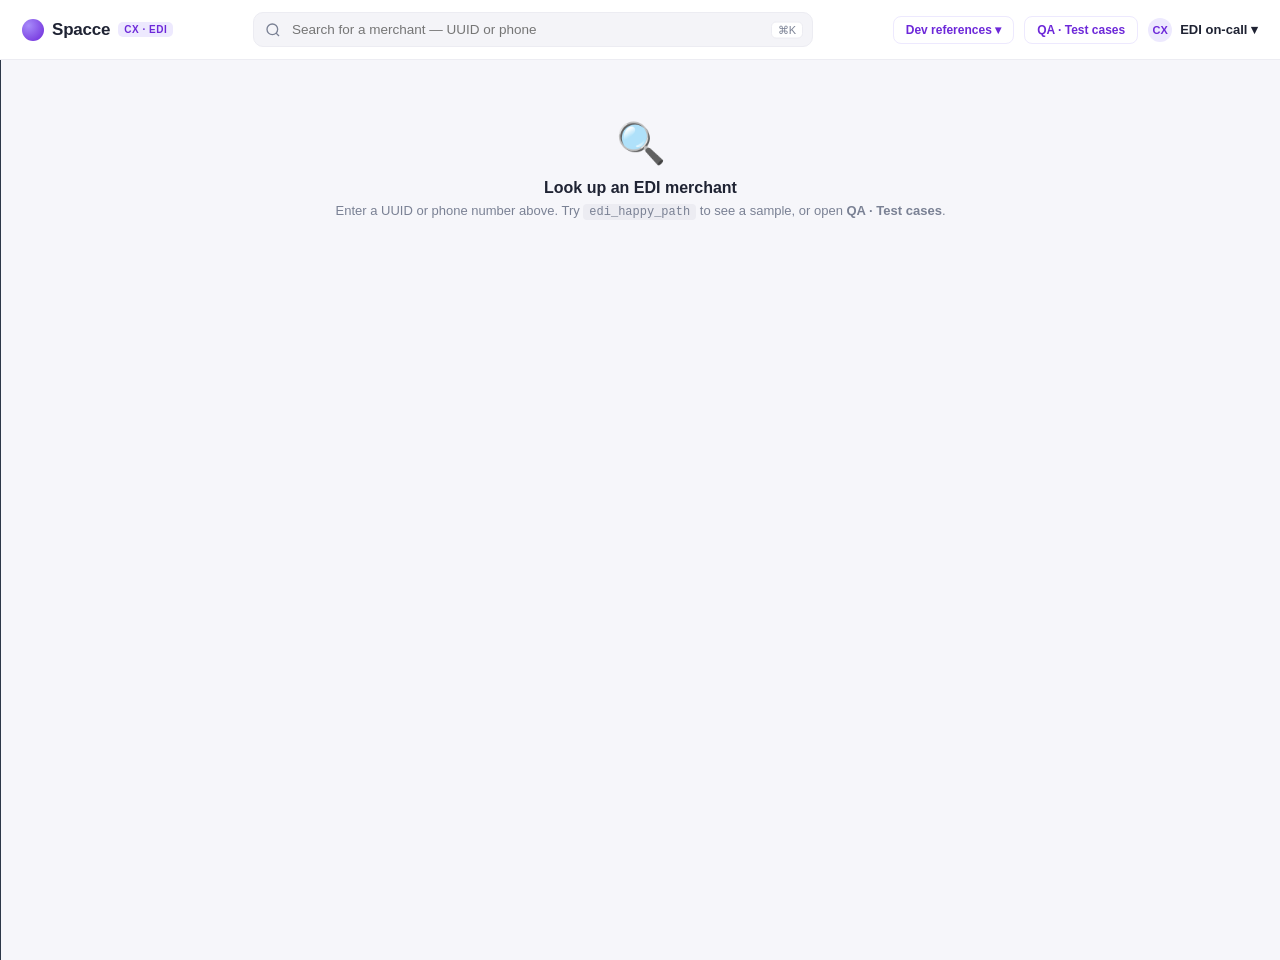
==== commit f43eb476: "EDI: add Dev references (parity with DCA) + new risk-rejected-all-clean QA case EDI additions: - New" ====
--- a/edi/index.html
+++ b/edi/index.html
@@ -17,6 +17,14 @@
     <span class="kbd">&#x2318;K</span>
   </div>
   <div style="display:flex;align-items:center;gap:10px;">
+    <details class="devnav">
+      <summary class="sp-qa-btn">Dev references &#9662;</summary>
+      <div class="devnav-menu">
+        <a href="alerts-states.html">Alerts card states</a>
+        <a href="checks-states.html">Checks states</a>
+        <a href="event-delivery-states.html">Event delivery states</a>
+      </div>
+    </details>
     <button onclick="toggleTestPanel()" id="testPanelBtn" class="sp-qa-btn">QA · Test cases</button>
     <div class="sp-user"><span class="av">CX</span>EDI on-call ▾</div>
   </div>
@@ -61,12 +69,74 @@
         <div class="tc-row" onclick="loadTest('edi_risk_approved_disbursed')" data-uuid="edi_risk_approved_disbursed"><span class="tc-num">9</span>Risk approved, sanctioned 5L, disbursed</div>
         <div class="tc-row" onclick="loadTest('edi_risk_approved_gst_pending')" data-uuid="edi_risk_approved_gst_pending"><span class="tc-num">10</span>Sanctioned 2L, GST pending (mandatory)</div>
         <div class="tc-row" onclick="loadTest('edi_risk_approved_cpv_skip')" data-uuid="edi_risk_approved_cpv_skip"><span class="tc-num">11</span>Sanctioned 1L, GST skipped via CPV</div>
-        <div class="tc-row" onclick="loadTest('edi_risk_rejected_waitlist')" data-uuid="edi_risk_rejected_waitlist"><span class="tc-num">12</span>Risk rejected — waitlisted (score 580)</div>
+        <div class="tc-row" onclick="loadTest('edi_risk_rejected_waitlist')" data-uuid="edi_risk_rejected_waitlist"><span class="tc-num">12</span>Risk rejected — waitlisted (risk score 38/100)</div>
+        <div class="tc-row" onclick="loadTest('edi_risk_rejected_all_clear')" data-uuid="edi_risk_rejected_all_clear"><span class="tc-num">12a</span>Risk rejected, everything else clean — Waitlist not Sanction</div>
       </div>
       <div class="tc-group">
         <div class="tc-section-header">Audit &amp; out-of-scope</div>
         <div class="tc-row" onclick="loadTest('edi_audit_declined')" data-uuid="edi_audit_declined"><span class="tc-num">13</span>Audit declined — CONCURRENT_AUDIT_REVIEW_DECLINED</div>
         <div class="tc-row" onclick="loadTest('edi_dca_out_of_scope')" data-uuid="edi_dca_out_of_scope"><span class="tc-num">14</span>DCA application — out of scope, not EDI</div>
+      </div>
+      <div class="tc-group">
+        <div class="tc-section-header">Login failures (SIM / fraud)</div>
+        <div class="tc-row" onclick="loadTest('edi_sim_timeout')" data-uuid="edi_sim_timeout"><span class="tc-num">15</span>SIM binding — ETIMEDOUT</div>
+        <div class="tc-row" onclick="loadTest('edi_integrity_breach')" data-uuid="edi_integrity_breach"><span class="tc-num">16</span>INTEGRITY_BREACH</div>
+        <div class="tc-row" onclick="loadTest('edi_blacklisted_login')" data-uuid="edi_blacklisted_login"><span class="tc-num">17</span>USER_BLACKLISTED at login</div>
+        <div class="tc-row" onclick="loadTest('edi_redflag_login')" data-uuid="edi_redflag_login"><span class="tc-num">18</span>RED_FLAG DEVICE_FRAUD</div>
+        <div class="tc-row" onclick="loadTest('edi_sim_device_change')" data-uuid="edi_sim_device_change"><span class="tc-num">19</span>DEVICEID_MISS_MATCH</div>
+      </div>
+      <div class="tc-group">
+        <div class="tc-section-header">PAN verification</div>
+        <div class="tc-row" onclick="loadTest('edi_dedupe_pan')" data-uuid="edi_dedupe_pan"><span class="tc-num">20</span>Dedupe block — duplicate PAN</div>
+        <div class="tc-row" onclick="loadTest('edi_nsdl_name_mismatch')" data-uuid="edi_nsdl_name_mismatch"><span class="tc-num">21</span>NSDL name mismatch</div>
+      </div>
+      <div class="tc-group">
+        <div class="tc-section-header">CKYC / Aadhaar edge cases</div>
+        <div class="tc-row" onclick="loadTest('edi_ckyc_otp_fail')" data-uuid="edi_ckyc_otp_fail"><span class="tc-num">22</span>CKYC OTP not received</div>
+        <div class="tc-row" onclick="loadTest('edi_aadhaar_vendor_down')" data-uuid="edi_aadhaar_vendor_down"><span class="tc-num">23</span>Aadhaar vendor down 503</div>
+        <div class="tc-row" onclick="loadTest('edi_ckyc_fallback')" data-uuid="edi_ckyc_fallback"><span class="tc-num">24</span>CKYC invalid → Aadhaar fallback</div>
+      </div>
+      <div class="tc-group">
+        <div class="tc-section-header">Fraud blocks</div>
+        <div class="tc-row" onclick="loadTest('edi_fraud_soft_vd')" data-uuid="edi_fraud_soft_vd"><span class="tc-num">25</span>Soft block at Verify Details</div>
+        <div class="tc-row" onclick="loadTest('edi_fraud_hard_vd')" data-uuid="edi_fraud_hard_vd"><span class="tc-num">26</span>Hard block at Verify Details</div>
+        <div class="tc-row" onclick="loadTest('edi_post_vkyc_fraud_hard')" data-uuid="edi_post_vkyc_fraud_hard"><span class="tc-num">27</span>Post-VKYC hard block — WATCHLIST_HIT</div>
+      </div>
+      <div class="tc-group">
+        <div class="tc-section-header">VKYC agent actions</div>
+        <div class="tc-row" onclick="loadTest('edi_vkyc_end_call')" data-uuid="edi_vkyc_end_call"><span class="tc-num">28</span>End call — POOR_CONNECTIVITY</div>
+        <div class="tc-row" onclick="loadTest('edi_vkyc_soft_reject')" data-uuid="edi_vkyc_soft_reject"><span class="tc-num">29</span>Soft reject — DOCUMENT_BLUR</div>
+        <div class="tc-row" onclick="loadTest('edi_vkyc_hard_fraud')" data-uuid="edi_vkyc_hard_fraud"><span class="tc-num">30</span>Hard reject — SUSPECTED_FRAUD</div>
+      </div>
+      <div class="tc-group">
+        <div class="tc-section-header">Review queues</div>
+        <div class="tc-row" onclick="loadTest('edi_fia_stuck')" data-uuid="edi_fia_stuck"><span class="tc-num">31</span>FIA review — stuck 16 days</div>
+        <div class="tc-row" onclick="loadTest('edi_manual_review_rejected')" data-uuid="edi_manual_review_rejected"><span class="tc-num">32</span>Manual review rejected — KYC Ops</div>
+      </div>
+      <div class="tc-group">
+        <div class="tc-section-header">Post-review pipeline</div>
+        <div class="tc-row" onclick="loadTest('edi_dedupe_pipeline')" data-uuid="edi_dedupe_pipeline"><span class="tc-num">33</span>Dedupe blocked DUPLICATE_RECORD</div>
+      </div>
+      <div class="tc-group">
+        <div class="tc-section-header">Journey reset</div>
+        <div class="tc-row" onclick="loadTest('edi_reset_wrong_pan')" data-uuid="edi_reset_wrong_pan"><span class="tc-num">34</span>Wrong PAN — ops reset Step 4</div>
+        <div class="tc-row" onclick="loadTest('edi_reset_vkyc_audit')" data-uuid="edi_reset_vkyc_audit"><span class="tc-num">35</span>VKYC audit-rejected — auto-reset</div>
+      </div>
+      <div class="tc-group">
+        <div class="tc-section-header">Coverage — states</div>
+        <div class="tc-row" onclick="loadTest('edi_abandoned')" data-uuid="edi_abandoned"><span class="tc-num">36</span>Abandoned idle 65 days</div>
+        <div class="tc-row" onclick="loadTest('edi_aml_pending')" data-uuid="edi_aml_pending"><span class="tc-num">37</span>AML pending</div>
+        <div class="tc-row" onclick="loadTest('edi_aml_match')" data-uuid="edi_aml_match"><span class="tc-num">38</span>AML possible match</div>
+      </div>
+      <div class="tc-group">
+        <div class="tc-section-header">Coverage — dedupe</div>
+        <div class="tc-row" onclick="loadTest('edi_dedupe_clear')" data-uuid="edi_dedupe_clear"><span class="tc-num">39</span>Dedupe clear at all checkpoints</div>
+        <div class="tc-row" onclick="loadTest('edi_dedupe_many')" data-uuid="edi_dedupe_many"><span class="tc-num">40</span>Dedupe many candidates</div>
+      </div>
+      <div class="tc-group">
+        <div class="tc-section-header">Coverage — features</div>
+        <div class="tc-row" onclick="loadTest('edi_uid_pending')" data-uuid="edi_uid_pending"><span class="tc-num">41</span>Disbursement blocked — account link pending</div>
+        <div class="tc-row" onclick="loadTest('edi_systemic_nsdl')" data-uuid="edi_systemic_nsdl"><span class="tc-num">42</span>Systemic NSDL 5xx spike</div>
       </div>
     </div>
   </div>
@@ -150,7 +220,7 @@
     phone: "91234 56789", email: "gupta.sons@gmail.com",
     applications: [{
       id: "app_edi_002", type: "edi_onboarding", label: "EDI",
-      status: "blocked", overallLabel: "Non-individual PAN -- blocked at step 4",
+      status: "blocked", overallLabel: "Non-individual PAN -- inline error at PAN screen (step 4)",
       state: "REJECTED", currentStep: 4, updatedAt: "2026-08-02 10:15",
       sourceChannel: "MERCHANT",
       fraud: null, risk: null, creditScoreCheck: null, aa: null,
@@ -161,7 +231,7 @@
         { num:"01", name:"Terms & Condition", status:"done", detail:"Consent captured", ts:"2026-08-02 10:00" },
         { num:"02", name:"Permissions", status:"done", detail:"All permissions granted", ts:"2026-08-02 10:02" },
         { num:"03", name:"Loan Requirement", status:"done", detail:"Loan range: 5L-35L, Purpose: Working capital", loanRange:"5L - 35L", loanPurpose:"Working capital", ts:"2026-08-02 10:05" },
-        { num:"04", name:"PAN Screen", status:"stuck", detail:"Partnership PAN entered -- non-individual PAN blocked. Only individual PAN accepted for EDI.",
+        { num:"04", name:"PAN Screen", status:"stuck", detail:"Partnership PAN entered (4th character of PAN = 'F', non-individual). Inline validation error shown immediately -- there is no separate business-PAN flow, EDI accepts only individual/sole-prop PANs.",
           nonIndividualBlock:{ panType:"Partnership (Firm)", ts:"2026-08-02 10:15" } },
         { num:"05", name:"Credit Score", status:"pending", detail:"Not reached -- blocked upstream" },
         { num:"06", name:"Account Aggregator (Ignoosis)", status:"pending", detail:"Not reached" },
@@ -593,11 +663,11 @@
     phone: "89000 66778", email: "naveen.general@gmail.com",
     applications: [{
       id: "app_edi_012", type: "edi_onboarding", label: "EDI",
-      status: "blocked", overallLabel: "Risk rejected + VKYC verified -- waitlisted (score 580)",
+      status: "blocked", overallLabel: "Risk rejected + VKYC verified, no dedupe, no fraud -- waitlisted (risk score 38/100)",
       state: "WAITLISTED", currentStep: 16, updatedAt: "2026-08-09 14:00",
       sourceChannel: "MERCHANT",
       fraud: { status: "clear", reason: "No redflag rows", ts: "2026-08-06 09:00" },
-      risk: { status: "rejected", reason: "Low credit score + insufficient banking history", ts: "2026-08-09 10:00" },
+      risk: { status: "rejected", reason: "Risk score 38/100 (below the approval threshold) -- driven by low credit score + insufficient banking history. NOTE: VKYC is approved and there is no dedupe conflict and no fraud flag on this application -- risk rejection alone is what routes this to Waitlist instead of Sanction.", ts: "2026-08-09 10:00" },
       creditScoreCheck: { score: 580, source: "Bureau pull post-PAN", ts: "2026-08-06 09:15" },
       aa: { status: "linked", detail: "1/1 bank linked", ts: "2026-08-06 10:00" },
       gst: { status: "verified", ts: "2026-08-06 09:10" },
@@ -618,12 +688,12 @@
         { num:"10", name:"Udyam Registration", status:"done", detail:"Verified", ts:"2026-08-06 12:00" },
         { num:"11", name:"Verify Details", status:"done", detail:"Verified", ts:"2026-08-06 12:15" },
         { num:"12", name:"VKYC", status:"done", detail:"VKYC approved", vkycOutcome:{ status:"APPROVED", ts:"2026-08-08 09:00" }, ts:"2026-08-08 09:00" },
-        { num:"13", name:"Post-VKYC Outcome", status:"stuck", detail:"Case 3: Risk REJECTED + VKYC verified. User moved to waitlist.",
-          postVkycOutcome:{ case:"waitlisted", score:580, ts:"2026-08-09 10:00" }, ts:"2026-08-09 10:00" },
-        { num:"14", name:"Sanction Screen", status:"skip", detail:"Not applicable -- risk rejected" },
-        { num:"15", name:"GST / CPV", status:"skip", detail:"Not applicable -- risk rejected" },
-        { num:"16", name:"Loan Disbursement", status:"stuck", detail:"Waitlisted -- loan not disbursed. User sees waitlist screen with score and actionable items.",
-          disbursement:{ status:"waitlisted", score:580, actionItems:["Improve credit score above 650","Maintain minimum balance in primary bank account","Complete 6 months of consistent business transactions","Link additional bank accounts via Account Aggregator"] },
+        { num:"13", name:"Post-VKYC Outcome", status:"stuck", detail:"Case 3: Risk REJECTED (risk score 38/100) even though VKYC is approved, audit is clean, and there is no dedupe conflict or fraud flag. Risk rejection by itself routes straight to Waitlist -- Sanction Screen is never shown in this case.",
+          postVkycOutcome:{ case:"waitlisted", score:38, ts:"2026-08-09 10:00" }, ts:"2026-08-09 10:00" },
+        { num:"14", name:"Sanction Screen", status:"skip", detail:"Never reached -- risk rejected. Sanction Screen requires Risk approval specifically; VKYC/audit/fraud/dedupe all passing is not enough on its own." },
+        { num:"15", name:"GST / CPV", status:"skip", detail:"Not applicable -- risk rejected, routed to Waitlist instead" },
+        { num:"16", name:"Loan Disbursement", status:"stuck", detail:"Waitlisted -- loan not disbursed. User sees a Waitlist screen with a risk score (0-100 scale, distinct from the 300-900 bureau credit score) and actionable items.",
+          disbursement:{ status:"waitlisted", score:38, actionItems:["Improve credit score above 650","Maintain minimum balance in primary bank account","Complete 6 months of consistent business transactions","Link additional bank accounts via Account Aggregator"] },
           ts:"2026-08-09 14:00" },
       ],
       webhooks: [
@@ -700,6 +770,629 @@
     }],
   },
 
+  // -- 15. SIM binding ETIMEDOUT -----------------------------------------------------
+  edi_sim_timeout: {
+    uuid: "8fc6d7e8-f901-4234-5678-9abcdef01234", name: "Manoj Timber Traders (Manoj Pillai)",
+    phone: "87000 11223", email: "manoj.timber@gmail.com",
+    applications: [{
+      id: "app_edi_015", type: "edi_onboarding", label: "EDI",
+      status: "stuck", overallLabel: "SIM binding failed -- ETIMEDOUT at login",
+      state: "PENDING", currentStep: 1, updatedAt: "2026-08-05 09:10",
+      sourceChannel: "MERCHANT",
+      simBinding: { status: "failed", hard: false, reason: "ETIMEDOUT -- SIM binding request timed out", ts: "2026-08-05 09:10" },
+      fraud: null, risk: null, creditScoreCheck: null, aa: null, gst: null, udyam: null, vkyc: null, audit: null,
+      sanction: null, loanDisbursed: null, redflagCount: 0,
+      steps: mkEdiSteps(1, { "01": { status: "stuck", detail: "SIM binding request timed out (ETIMEDOUT). User cannot proceed past login until retried.", fields: [{ v: "SIM binding: ETIMEDOUT", bad: true }] } }),
+      webhooks: [{ event: "SIM binding", status: "err", time: "ETIMEDOUT at 2026-08-05 09:10" }],
+    }],
+  },
+
+  // -- 16. SIM binding INTEGRITY_BREACH ----------------------------------------------
+  edi_integrity_breach: {
+    uuid: "9ad7e8f9-0a12-4345-6789-abcdef012345", name: "Sunil Cement Depot (Sunil Rathi)",
+    phone: "86000 22334", email: "sunil.cement@gmail.com",
+    applications: [{
+      id: "app_edi_016", type: "edi_onboarding", label: "EDI",
+      status: "blocked", overallLabel: "SIM binding hard fail -- INTEGRITY_BREACH",
+      state: "REJECTED", currentStep: 1, updatedAt: "2026-08-05 09:12",
+      sourceChannel: "MERCHANT",
+      simBinding: { status: "failed", hard: true, reason: "INTEGRITY_BREACH -- device integrity check failed", ts: "2026-08-05 09:12" },
+      fraud: null, risk: null, creditScoreCheck: null, aa: null, gst: null, udyam: null, vkyc: null, audit: null,
+      sanction: null, loanDisbursed: null, redflagCount: 0,
+      steps: mkEdiSteps(1, { "01": { status: "stuck", detail: "SIM binding hard failure -- INTEGRITY_BREACH. Device failed integrity attestation. Login blocked.", fields: [{ v: "SIM binding: INTEGRITY_BREACH", bad: true }] } }),
+      webhooks: [{ event: "SIM binding", status: "err", time: "INTEGRITY_BREACH at 2026-08-05 09:12" }],
+    }],
+  },
+
+  // -- 17. USER_BLACKLISTED at login --------------------------------------------------
+  edi_blacklisted_login: {
+    uuid: "0be8f901-1b23-4456-789a-bcdef0123456", name: "Ashok Furniture Mart (Ashok Jain)",
+    phone: "85000 33445", email: "ashok.furniture@gmail.com",
+    applications: [{
+      id: "app_edi_017", type: "edi_onboarding", label: "EDI",
+      status: "blocked", overallLabel: "USER_BLACKLISTED at login -- fraud hard block",
+      state: "REJECTED", currentStep: 1, updatedAt: "2026-08-05 09:15",
+      sourceChannel: "MERCHANT",
+      simBinding: { status: "success", reason: "OK", ts: "2026-08-05 09:10" },
+      fraud: { status: "hard_block", reason: "USER_BLACKLISTED (slice_x_redflags, validated=true) -- detected at login", ts: "2026-08-05 09:15" },
+      risk: null, creditScoreCheck: null, aa: null, gst: null, udyam: null, vkyc: null, audit: null,
+      sanction: null, loanDisbursed: null, redflagCount: 1,
+      steps: mkEdiSteps(1, { "01": { status: "stuck", detail: "Login succeeded but user is USER_BLACKLISTED. Fraud hard block applied immediately -- cannot proceed.", fields: [{ v: "Fraud: USER_BLACKLISTED", bad: true }] } }),
+      webhooks: [{ event: "Fraud check", status: "err", time: "USER_BLACKLISTED at 2026-08-05 09:15" }],
+    }],
+  },
+
+  // -- 18. RED_FLAG DEVICE_FRAUD at login ---------------------------------------------
+  edi_redflag_login: {
+    uuid: "1cf90a12-2c34-4567-89ab-cdef01234567", name: "Vinod Steel Traders (Vinod Chauhan)",
+    phone: "84000 44556", email: "vinod.steel@gmail.com",
+    applications: [{
+      id: "app_edi_018", type: "edi_onboarding", label: "EDI",
+      status: "blocked", overallLabel: "RED_FLAG DEVICE_FRAUD -- hard block at login",
+      state: "REJECTED", currentStep: 1, updatedAt: "2026-08-05 09:18",
+      sourceChannel: "MERCHANT",
+      simBinding: { status: "success", reason: "OK", ts: "2026-08-05 09:10" },
+      fraud: { status: "hard_block", reason: "RED_FLAG -- DEVICE_FRAUD detected on this device fingerprint", ts: "2026-08-05 09:18" },
+      risk: null, creditScoreCheck: null, aa: null, gst: null, udyam: null, vkyc: null, audit: null,
+      sanction: null, loanDisbursed: null, redflagCount: 1,
+      steps: mkEdiSteps(1, { "01": { status: "stuck", detail: "RED_FLAG raised -- DEVICE_FRAUD. Device fingerprint matches a known fraud device. Hard block.", fields: [{ v: "Fraud: RED_FLAG / DEVICE_FRAUD", bad: true }] } }),
+      webhooks: [{ event: "Fraud check", status: "err", time: "RED_FLAG DEVICE_FRAUD at 2026-08-05 09:18" }],
+    }],
+  },
+
+  // -- 19. SIM binding DEVICEID_MISS_MATCH --------------------------------------------
+  edi_sim_device_change: {
+    uuid: "2da01b23-3d45-4678-9abc-def012345678", name: "Reena Beauty Salon (Reena Kapoor)",
+    phone: "83000 55667", email: "reena.beauty@gmail.com",
+    applications: [{
+      id: "app_edi_019", type: "edi_onboarding", label: "EDI",
+      status: "stuck", overallLabel: "SIM binding failed -- DEVICEID_MISS_MATCH",
+      state: "PENDING", currentStep: 1, updatedAt: "2026-08-05 09:20",
+      sourceChannel: "MERCHANT",
+      simBinding: { status: "failed", hard: false, reason: "DEVICEID_MISS_MATCH -- device ID does not match last known device", ts: "2026-08-05 09:20" },
+      fraud: null, risk: null, creditScoreCheck: null, aa: null, gst: null, udyam: null, vkyc: null, audit: null,
+      sanction: null, loanDisbursed: null, redflagCount: 0,
+      steps: mkEdiSteps(1, { "01": { status: "stuck", detail: "SIM binding failed -- DEVICEID_MISS_MATCH. User switched devices; re-verification required.", fields: [{ v: "SIM binding: DEVICEID_MISS_MATCH", warn: true }] } }),
+      webhooks: [{ event: "SIM binding", status: "err", time: "DEVICEID_MISS_MATCH at 2026-08-05 09:20" }],
+    }],
+  },
+
+  // -- 20. Dedupe block -- duplicate PAN at PAN screen --------------------------------
+  edi_dedupe_pan: {
+    uuid: "3eb12c34-4e56-4789-abcd-ef0123456789", name: "Farhan Mobile Repairs (Farhan Sheikh)",
+    phone: "82000 66778", email: "farhan.mobile@gmail.com",
+    applications: [{
+      id: "app_edi_020", type: "edi_onboarding", label: "EDI",
+      status: "blocked", overallLabel: "Dedupe block -- duplicate PAN at PAN screen",
+      state: "REJECTED", currentStep: 4, updatedAt: "2026-08-05 09:35",
+      sourceChannel: "MERCHANT",
+      fraud: { status: "dedupe_conflict", reason: "PAN matches an existing active EDI application", ts: "2026-08-05 09:35" },
+      risk: null, creditScoreCheck: null, aa: null, gst: null, udyam: null, vkyc: null, audit: null,
+      sanction: null, loanDisbursed: null, redflagCount: 0,
+      steps: mkEdiSteps(4, {
+        "04": { status: "stuck", detail: "PAN entered matches an existing EDI application already in progress.",
+          dedupeBlock: { blocked: true, reasonLabel: "duplicate PAN", duplicateUUID: "e5f6a7b8-c9d0-4e1f-2a3b-4c5d6e7f8091", duplicateStatus: "PENDING", timestamp: "2026-08-05 09:35" } },
+      }),
+      webhooks: [{ event: "PAN verified", status: "err", time: "blocked -- dedupe conflict" }],
+    }],
+  },
+
+  // -- 21. NSDL name mismatch at PAN ---------------------------------------------------
+  edi_nsdl_name_mismatch: {
+    uuid: "4fc23d45-5f67-489a-bcde-f01234567890", name: "Geeta Cosmetics (Geeta Rani)",
+    phone: "81000 77889", email: "geeta.cosmetics@gmail.com",
+    applications: [{
+      id: "app_edi_021", type: "edi_onboarding", label: "EDI",
+      status: "stuck", overallLabel: "NSDL name mismatch -- stuck at PAN screen",
+      state: "PENDING", currentStep: 4, updatedAt: "2026-08-05 09:40",
+      sourceChannel: "MERCHANT",
+      fraud: { status: "clear", reason: "No redflag rows", ts: "2026-08-05 09:00" },
+      risk: null, creditScoreCheck: null, aa: null, gst: null, udyam: null, vkyc: null, audit: null,
+      sanction: null, loanDisbursed: null, redflagCount: 0,
+      steps: mkEdiSteps(4, {
+        "04": { status: "stuck", detail: "NSDL PAN lookup returned a name that does not match the entered name. User cannot proceed until resolved.",
+          fields: [{ v: "NSDL name: GEETA RANI DEVI", warn: true }, { v: "Entered name: GEETA RANI", warn: true }] },
+      }),
+      webhooks: [{ event: "PAN verified", status: "err", time: "name mismatch at 2026-08-05 09:40" }],
+    }],
+  },
+
+  // -- 22. CKYC OTP not received -------------------------------------------------------
+  edi_ckyc_otp_fail: {
+    uuid: "50d34e56-6078-49ab-cdef-012345678901", name: "Irfan Leather Works (Irfan Ali)",
+    phone: "79000 88990", email: "irfan.leather@gmail.com",
+    applications: [{
+      id: "app_edi_022", type: "edi_onboarding", label: "EDI",
+      status: "stuck", overallLabel: "CKYC OTP not received -- stuck at CKYC/Aadhaar",
+      state: "PENDING", currentStep: 7, updatedAt: "2026-08-05 10:50",
+      sourceChannel: "MERCHANT",
+      fraud: { status: "clear", reason: "No redflag rows", ts: "2026-08-05 09:00" },
+      risk: null, creditScoreCheck: { score: 700, source: "Bureau pull post-PAN", ts: "2026-08-05 09:15" },
+      aa: { status: "linked", detail: "2/2 banks linked", ts: "2026-08-05 10:00" },
+      gst: { status: "verified", ts: "2026-08-05 09:20" }, udyam: null, vkyc: null, audit: null,
+      sanction: null, loanDisbursed: null, redflagCount: 0,
+      steps: mkEdiSteps(7, {
+        "07": { status: "stuck", detail: "CKYC data found at PAN step. CKYC screen shown (Sarsai OTP) but OTP not received after 3 retries.",
+          ckycValidity: "valid", fields: [{ v: "Sarsai OTP: not received x3", bad: true }] },
+      }),
+      webhooks: [{ event: "PAN verified", status: "ok", time: "2026-08-05 09:20" }, { event: "CKYC OTP", status: "err", time: "not received at 2026-08-05 10:50" }],
+    }],
+  },
+
+  // -- 23. Aadhaar vendor down 503 ------------------------------------------------------
+  edi_aadhaar_vendor_down: {
+    uuid: "61e45f67-7189-4abc-def0-123456789012", name: "Kavita Jewellers (Kavita Shah)",
+    phone: "78000 99001", email: "kavita.jewellers@gmail.com",
+    applications: [{
+      id: "app_edi_023", type: "edi_onboarding", label: "EDI",
+      status: "stuck", overallLabel: "Aadhaar vendor down (503) -- stuck at CKYC/Aadhaar",
+      state: "PENDING", currentStep: 7, updatedAt: "2026-08-05 11:05",
+      sourceChannel: "MERCHANT",
+      fraud: { status: "clear", reason: "No redflag rows", ts: "2026-08-05 09:00" },
+      risk: null, creditScoreCheck: { score: 690, source: "Bureau pull post-PAN", ts: "2026-08-05 09:15" },
+      aa: { status: "linked", detail: "1/1 bank linked", ts: "2026-08-05 10:00" },
+      gst: { status: "not_verified", ts: "2026-08-05 09:20" }, udyam: null, vkyc: null, audit: null,
+      sanction: null, loanDisbursed: null, redflagCount: 0,
+      steps: mkEdiSteps(7, {
+        "07": { status: "stuck", detail: "No CKYC found. Aadhaar route selected. Aadhaar vendor (UIDAI proxy) returning 503 -- service unavailable.",
+          fields: [{ v: "Aadhaar vendor: 503 Service Unavailable", bad: true }] },
+      }),
+      webhooks: [{ event: "Aadhaar verification", status: "err", time: "503 at 2026-08-05 11:05" }],
+    }],
+  },
+
+  // -- 24. CKYC invalid -> Aadhaar fallback ---------------------------------------------
+  edi_ckyc_fallback: {
+    uuid: "72f56078-8290-4bcd-ef01-234567890123", name: "Suresh Paints & Hardware (Suresh Iyer)",
+    phone: "77000 00112", email: "suresh.paints@gmail.com",
+    applications: [{
+      id: "app_edi_024", type: "edi_onboarding", label: "EDI",
+      status: "pending", overallLabel: "CKYC invalid, Aadhaar fallback completed -- at Business Details",
+      state: "PENDING", currentStep: 8, updatedAt: "2026-08-05 12:00",
+      sourceChannel: "MERCHANT",
+      fraud: { status: "clear", reason: "No redflag rows", ts: "2026-08-05 09:00" },
+      risk: null, creditScoreCheck: { score: 705, source: "Bureau pull post-PAN", ts: "2026-08-05 09:15" },
+      aa: { status: "linked", detail: "2/2 banks linked", ts: "2026-08-05 10:00" },
+      gst: { status: "verified", ts: "2026-08-05 09:20" }, udyam: null, vkyc: null, audit: null,
+      sanction: null, loanDisbursed: null, redflagCount: 0,
+      steps: mkEdiSteps(8, {
+        "07": { status: "done", detail: "CKYC data found at PAN step but download returned an invalid/expired record. Fell back to Aadhaar -- verified successfully.",
+          ckycValidity: "invalid", ts: "2026-08-05 11:30" },
+        "08": { status: "stuck", detail: "Registered business name, category, annual sales/income -- awaiting submission." },
+      }),
+      webhooks: [{ event: "CKYC download", status: "err", time: "invalid record -- fell back to Aadhaar" }, { event: "Aadhaar verification", status: "ok", time: "2026-08-05 11:30" }],
+    }],
+  },
+
+  // -- 25. Fraud soft block at Verify Details --------------------------------------------
+  edi_fraud_soft_vd: {
+    uuid: "83067189-93a1-4cde-f012-345678901234", name: "Nisha Handicrafts (Nisha Bhatt)",
+    phone: "76000 11223", email: "nisha.handicrafts@gmail.com",
+    applications: [{
+      id: "app_edi_025", type: "edi_onboarding", label: "EDI",
+      status: "stuck", overallLabel: "Fraud soft block at Verify Details -- pending review",
+      state: "PENDING", currentStep: 11, updatedAt: "2026-08-05 13:30",
+      sourceChannel: "MERCHANT",
+      fraud: { status: "flagged", reason: "Soft block -- ADDRESS_MISMATCH_PATTERN", ts: "2026-08-05 13:30" },
+      risk: null, creditScoreCheck: { score: 715, ts: "2026-08-05 09:15" }, aa: { status: "linked", detail: "2/2 banks linked", ts: "2026-08-05 10:00" },
+      gst: { status: "verified", ts: "2026-08-05 09:20" }, udyam: { status: "verified", ts: "2026-08-05 12:00" }, vkyc: null, audit: null,
+      sanction: null, loanDisbursed: null, redflagCount: 0,
+      steps: mkEdiSteps(11, {
+        "11": { status: "stuck", detail: "User verified details but soft fraud block triggered.",
+          fraudBlock: { blocked: true, blockType: "SOFT", trigger: "verify_details", reason: "ADDRESS_MISMATCH_PATTERN", timestamp: "2026-08-05 13:30" } },
+      }),
+      webhooks: [{ event: "Fraud check", status: "err", time: "soft block at 2026-08-05 13:30" }],
+    }],
+  },
+
+  // -- 26. Fraud hard block at Verify Details ---------------------------------------------
+  edi_fraud_hard_vd: {
+    uuid: "94178290-a4b2-4def-0123-456789012345", name: "Amit Sports Store (Amit Verma)",
+    phone: "75000 22334", email: "amit.sports@gmail.com",
+    applications: [{
+      id: "app_edi_026", type: "edi_onboarding", label: "EDI",
+      status: "blocked", overallLabel: "Fraud hard block at Verify Details -- rejected",
+      state: "REJECTED", currentStep: 11, updatedAt: "2026-08-05 13:45",
+      sourceChannel: "MERCHANT",
+      fraud: { status: "hard_block", reason: "USER_BLACKLISTED -- flagged at Verify Details", ts: "2026-08-05 13:45" },
+      risk: null, creditScoreCheck: { score: 660, ts: "2026-08-05 09:15" }, aa: { status: "linked", detail: "1/1 bank linked", ts: "2026-08-05 10:00" },
+      gst: { status: "verified", ts: "2026-08-05 09:20" }, udyam: { status: "verified", ts: "2026-08-05 12:00" }, vkyc: null, audit: null,
+      sanction: null, loanDisbursed: null, redflagCount: 1,
+      steps: mkEdiSteps(11, {
+        "11": { status: "stuck", detail: "User verified details but hard fraud block triggered. Application rejected.",
+          fraudBlock: { blocked: true, blockType: "HARD", trigger: "verify_details", reason: "USER_BLACKLISTED", timestamp: "2026-08-05 13:45" } },
+      }),
+      webhooks: [{ event: "Fraud check", status: "err", time: "hard block at 2026-08-05 13:45" }],
+    }],
+  },
+
+  // -- 27. Post-VKYC hard fraud block -------------------------------------------------
+  edi_post_vkyc_fraud_hard: {
+    uuid: "a5289301-b5c3-4ef0-1234-567890123456", name: "Ramesh Dairy Products (Ramesh Pawar)",
+    phone: "74000 33445", email: "ramesh.dairy@gmail.com",
+    applications: [{
+      id: "app_edi_027", type: "edi_onboarding", label: "EDI",
+      status: "blocked", overallLabel: "Post-VKYC hard fraud block -- rejected after VKYC",
+      state: "REJECTED", currentStep: 13, updatedAt: "2026-08-05 15:00",
+      sourceChannel: "MERCHANT",
+      fraud: { status: "hard_block", reason: "WATCHLIST_HIT -- flagged post-VKYC", ts: "2026-08-05 15:00" },
+      risk: null, creditScoreCheck: { score: 720, ts: "2026-08-05 09:15" }, aa: { status: "linked", detail: "2/2 banks linked", ts: "2026-08-05 10:00" },
+      gst: { status: "verified", ts: "2026-08-05 09:20" }, udyam: { status: "verified", ts: "2026-08-05 12:00" },
+      vkyc: { status: "APPROVED", ts: "2026-08-05 14:30" }, audit: null,
+      sanction: null, loanDisbursed: null, redflagCount: 1,
+      steps: mkEdiSteps(13, {
+        "12": { status: "done", detail: "VKYC approved.", vkycOutcome: { status: "APPROVED", ts: "2026-08-05 14:30" } },
+        "13": { status: "stuck", detail: "Post-VKYC pipeline: WATCHLIST_HIT detected. Hard fraud block applied. Application rejected.",
+          fraudBlockPost: { blocked: true, blockType: "HARD", reason: "WATCHLIST_HIT", timestamp: "2026-08-05 15:00" },
+          postVkycOutcome: { case: "rejected", reason: "WATCHLIST_HIT (post-VKYC fraud)", ts: "2026-08-05 15:00" } },
+      }),
+      webhooks: [{ event: "VKYC decision: APPROVED", status: "ok", time: "2026-08-05 14:30" }, { event: "Fraud check (post-VKYC)", status: "err", time: "WATCHLIST_HIT at 2026-08-05 15:00" }],
+    }],
+  },
+
+  // -- 28. VKYC end call -- POOR_CONNECTIVITY --------------------------------------------
+  edi_vkyc_end_call: {
+    uuid: "b639a412-c6d4-4f01-2345-678901234567", name: "Divya Interiors (Divya Menon)",
+    phone: "73000 44556", email: "divya.interiors@gmail.com",
+    applications: [{
+      id: "app_edi_028", type: "edi_onboarding", label: "EDI",
+      status: "stuck", overallLabel: "VKYC call ended -- POOR_CONNECTIVITY, retry needed",
+      state: "PENDING", currentStep: 12, updatedAt: "2026-08-05 14:10",
+      sourceChannel: "MERCHANT",
+      fraud: { status: "clear", reason: "No redflag rows", ts: "2026-08-05 09:00" },
+      risk: null, creditScoreCheck: { score: 700, ts: "2026-08-05 09:15" }, aa: { status: "linked", detail: "2/2 banks linked", ts: "2026-08-05 10:00" },
+      gst: { status: "verified", ts: "2026-08-05 09:20" }, udyam: { status: "verified", ts: "2026-08-05 12:00" }, vkyc: null, audit: null,
+      sanction: null, loanDisbursed: null, redflagCount: 0,
+      steps: mkEdiSteps(12, { "12": { status: "stuck", detail: "VKYC call in progress -- agent ended the call.", vkycAgent: { action: "END_CALL", reason: "POOR_CONNECTIVITY", ts: "2026-08-05 14:10" } } }),
+      webhooks: [{ event: "VKYC call", status: "err", time: "ended -- POOR_CONNECTIVITY at 2026-08-05 14:10" }],
+    }],
+  },
+
+  // -- 29. VKYC soft reject -- DOCUMENT_BLUR ---------------------------------------------
+  edi_vkyc_soft_reject: {
+    uuid: "c74ab523-d7e5-4012-3456-789012345678", name: "Kunal Bookstore (Kunal Desai)",
+    phone: "72000 55667", email: "kunal.bookstore@gmail.com",
+    applications: [{
+      id: "app_edi_029", type: "edi_onboarding", label: "EDI",
+      status: "stuck", overallLabel: "VKYC soft reject -- DOCUMENT_BLUR, retry allowed",
+      state: "PENDING", currentStep: 12, updatedAt: "2026-08-05 14:20",
+      sourceChannel: "MERCHANT",
+      fraud: { status: "clear", reason: "No redflag rows", ts: "2026-08-05 09:00" },
+      risk: null, creditScoreCheck: { score: 705, ts: "2026-08-05 09:15" }, aa: { status: "linked", detail: "1/1 bank linked", ts: "2026-08-05 10:00" },
+      gst: { status: "verified", ts: "2026-08-05 09:20" }, udyam: { status: "verified", ts: "2026-08-05 12:00" }, vkyc: null, audit: null,
+      sanction: null, loanDisbursed: null, redflagCount: 0,
+      steps: mkEdiSteps(12, { "12": { status: "stuck", detail: "VKYC in progress -- document captured was blurry.", vkycAgent: { action: "REJECTED", rejectType: "SOFT", reason: "DOCUMENT_BLUR", confirmationDone: true, ts: "2026-08-05 14:20" } } }),
+      webhooks: [{ event: "VKYC call", status: "err", time: "soft reject -- DOCUMENT_BLUR at 2026-08-05 14:20" }],
+    }],
+  },
+
+  // -- 30. VKYC hard reject -- SUSPECTED_FRAUD -------------------------------------------
+  edi_vkyc_hard_fraud: {
+    uuid: "d85bc634-e8f6-4123-4567-890123456789", name: "Preeti Garments (Preeti Joshi)",
+    phone: "71000 66778", email: "preeti.garments@gmail.com",
+    applications: [{
+      id: "app_edi_030", type: "edi_onboarding", label: "EDI",
+      status: "blocked", overallLabel: "VKYC hard reject -- SUSPECTED_FRAUD",
+      state: "REJECTED", currentStep: 12, updatedAt: "2026-08-05 14:40",
+      sourceChannel: "MERCHANT",
+      fraud: { status: "flagged", reason: "Flagged by VKYC agent -- SUSPECTED_FRAUD", ts: "2026-08-05 14:40" },
+      risk: null, creditScoreCheck: { score: 690, ts: "2026-08-05 09:15" }, aa: { status: "linked", detail: "1/1 bank linked", ts: "2026-08-05 10:00" },
+      gst: { status: "verified", ts: "2026-08-05 09:20" }, udyam: { status: "verified", ts: "2026-08-05 12:00" }, vkyc: null, audit: null,
+      sanction: null, loanDisbursed: null, redflagCount: 1,
+      steps: mkEdiSteps(12, { "12": { status: "stuck", detail: "VKYC agent suspected fraud during the call.", vkycAgent: { action: "REJECTED", rejectType: "HARD", reason: "SUSPECTED_FRAUD", confirmationDone: true, ts: "2026-08-05 14:40" } } }),
+      webhooks: [{ event: "VKYC call", status: "err", time: "hard reject -- SUSPECTED_FRAUD at 2026-08-05 14:40" }],
+    }],
+  },
+
+  // -- 31. Manual review (FIA) -- under review, stuck ------------------------------------
+  edi_fia_stuck: {
+    uuid: "e96cd745-f907-4234-5678-901234567890", name: "Om Stationery Mart (Om Prakash)",
+    phone: "70000 77889", email: "om.stationery@gmail.com",
+    applications: [{
+      id: "app_edi_031", type: "edi_onboarding", label: "EDI",
+      status: "review", overallLabel: "FIA manual review -- stuck 16 days",
+      state: "PENDING", currentStep: 13, updatedAt: "2026-08-05 16:00",
+      sourceChannel: "MERCHANT",
+      fraud: { status: "clear", reason: "No redflag rows", ts: "2026-08-05 09:00" },
+      manualReview: { type: "fia", status: "under_review", reason: "Escalated for manual financial-integrity assessment", ts: "2026-07-20 10:00" },
+      risk: null, creditScoreCheck: { score: 640, ts: "2026-08-05 09:15" }, aa: { status: "linked", detail: "3/3 banks linked", ts: "2026-08-05 10:00" },
+      gst: { status: "verified", ts: "2026-08-05 09:20" }, udyam: { status: "verified", ts: "2026-08-05 12:00" },
+      vkyc: { status: "APPROVED", ts: "2026-08-05 13:00" }, audit: null,
+      sanction: null, loanDisbursed: null, redflagCount: 0,
+      steps: mkEdiSteps(13, {
+        "12": { status: "done", detail: "VKYC approved.", vkycOutcome: { status: "APPROVED", ts: "2026-08-05 13:00" } },
+        "13": { status: "stuck", detail: "Routed to FIA manual review. Stuck for 16 days with no update.", reviewOutcome: { outcome: "pending", ts: "2026-07-20 10:00" } },
+      }),
+      webhooks: [{ event: "VKYC decision: APPROVED", status: "ok", time: "2026-08-05 13:00" }, { event: "FIA review", status: "pending", time: "since 2026-07-20 10:00 -- no update" }],
+    }],
+  },
+
+  // -- 32. Manual review -- rejected by KYC Ops ------------------------------------------
+  edi_manual_review_rejected: {
+    uuid: "fa7de856-0a18-4345-6789-012345678901", name: "Bhavna Boutique (Bhavna Rao)",
+    phone: "69000 88990", email: "bhavna.boutique@gmail.com",
+    applications: [{
+      id: "app_edi_032", type: "edi_onboarding", label: "EDI",
+      status: "blocked", overallLabel: "Manual review rejected by KYC Ops",
+      state: "REJECTED", currentStep: 13, updatedAt: "2026-08-05 16:30",
+      sourceChannel: "MERCHANT",
+      fraud: { status: "clear", reason: "No redflag rows", ts: "2026-08-05 09:00" },
+      manualReview: { type: "kyc_ops", status: "rejected", reason: "Business address could not be verified on ground visit", ts: "2026-08-05 16:30" },
+      risk: null, creditScoreCheck: { score: 650, ts: "2026-08-05 09:15" }, aa: { status: "linked", detail: "1/1 bank linked", ts: "2026-08-05 10:00" },
+      gst: { status: "verified", ts: "2026-08-05 09:20" }, udyam: { status: "verified", ts: "2026-08-05 12:00" },
+      vkyc: { status: "APPROVED", ts: "2026-08-05 13:00" }, audit: null,
+      sanction: null, loanDisbursed: null, redflagCount: 0,
+      steps: mkEdiSteps(13, {
+        "12": { status: "done", detail: "VKYC approved.", vkycOutcome: { status: "APPROVED", ts: "2026-08-05 13:00" } },
+        "13": { status: "stuck", detail: "KYC Ops manual review rejected the application.", reviewOutcome: { outcome: "rejected", reason: "Business address could not be verified on ground visit", ts: "2026-08-05 16:30" } },
+      }),
+      webhooks: [{ event: "VKYC decision: APPROVED", status: "ok", time: "2026-08-05 13:00" }, { event: "KYC Ops review", status: "err", time: "rejected at 2026-08-05 16:30" }],
+    }],
+  },
+
+  // -- 33. Post-review pipeline -- dedupe blocked ----------------------------------------
+  edi_dedupe_pipeline: {
+    uuid: "0b8ef967-1b29-4456-789a-123456789012", name: "Rahul Electricals (Rahul Bansal)",
+    phone: "68000 99001", email: "rahul.electricals@gmail.com",
+    applications: [{
+      id: "app_edi_033", type: "edi_onboarding", label: "EDI",
+      status: "blocked", overallLabel: "Post-VKYC pipeline -- dedupe blocked DUPLICATE_RECORD",
+      state: "REJECTED", currentStep: 13, updatedAt: "2026-08-05 17:00",
+      sourceChannel: "MERCHANT",
+      fraud: { status: "dedupe_conflict", reason: "DUPLICATE_RECORD -- matched existing CIF post-VKYC", ts: "2026-08-05 17:00" },
+      risk: null, creditScoreCheck: { score: 710, ts: "2026-08-05 09:15" }, aa: { status: "linked", detail: "2/2 banks linked", ts: "2026-08-05 10:00" },
+      gst: { status: "verified", ts: "2026-08-05 09:20" }, udyam: { status: "verified", ts: "2026-08-05 12:00" },
+      vkyc: { status: "APPROVED", ts: "2026-08-05 13:00" }, audit: null,
+      sanction: null, loanDisbursed: null, redflagCount: 0,
+      steps: mkEdiSteps(13, {
+        "12": { status: "done", detail: "VKYC approved.", vkycOutcome: { status: "APPROVED", ts: "2026-08-05 13:00" } },
+        "13": { status: "stuck", detail: "Post-VKYC pipeline blocked at dedupe.",
+          pipeline: [{ name: "Dedupe", status: "blocked", reason: "DUPLICATE_RECORD" }, { name: "Redflag", status: "pending" }, { name: "Audit", status: "pending" }],
+          postVkycOutcome: { case: "rejected", reason: "DUPLICATE_RECORD (dedupe)", ts: "2026-08-05 17:00" } },
+      }),
+      webhooks: [{ event: "VKYC decision: APPROVED", status: "ok", time: "2026-08-05 13:00" }, { event: "Dedupe check", status: "err", time: "DUPLICATE_RECORD at 2026-08-05 17:00" }],
+    }],
+  },
+
+  // -- 34. Wrong PAN -- ops reset Step 4 --------------------------------------------------
+  edi_reset_wrong_pan: {
+    uuid: "1c9f0a78-2c3a-4567-89ab-234567890123", name: "Sanjay Fasteners (Sanjay Gupta)",
+    phone: "67000 00112", email: "sanjay.fasteners@gmail.com",
+    applications: [{
+      id: "app_edi_034", type: "edi_onboarding", label: "EDI",
+      status: "pending", overallLabel: "Wrong PAN entered -- ops reset journey to Step 4",
+      state: "PENDING", currentStep: 4, updatedAt: "2026-08-05 17:20",
+      sourceChannel: "MERCHANT",
+      fraud: { status: "clear", reason: "No redflag rows", ts: "2026-08-05 09:00" },
+      risk: null, creditScoreCheck: null, aa: null, gst: null, udyam: null, vkyc: null, audit: null,
+      sanction: null, loanDisbursed: null, redflagCount: 0,
+      steps: mkEdiSteps(4, { "04": { status: "reset", detail: "User entered the wrong PAN and had already progressed several steps with incorrect linked data. Ops reset the journey back to PAN screen.", ts: "2026-08-05 17:20" } }),
+      webhooks: [{ event: "Journey reset", status: "ok", time: "reset to Step 4 (PAN) at 2026-08-05 17:20" }],
+    }],
+  },
+
+  // -- 35. VKYC audit-rejected -- auto-reset to VKYC ---------------------------------------
+  edi_reset_vkyc_audit: {
+    uuid: "2daf1b89-3d4b-4678-9abc-345678901234", name: "Poonam Toy Store (Poonam Malhotra)",
+    phone: "66000 11223", email: "poonam.toys@gmail.com",
+    applications: [{
+      id: "app_edi_035", type: "edi_onboarding", label: "EDI",
+      status: "pending", overallLabel: "VKYC audit-rejected -- auto-reset to VKYC step",
+      state: "PENDING", currentStep: 12, updatedAt: "2026-08-05 17:40",
+      sourceChannel: "MERCHANT",
+      fraud: { status: "clear", reason: "No redflag rows", ts: "2026-08-05 09:00" },
+      risk: null, creditScoreCheck: { score: 680, ts: "2026-08-05 09:15" }, aa: { status: "linked", detail: "1/1 bank linked", ts: "2026-08-05 10:00" },
+      gst: { status: "verified", ts: "2026-08-05 09:20" }, udyam: { status: "verified", ts: "2026-08-05 12:00" }, audit: null,
+      sanction: null, loanDisbursed: null, redflagCount: 0,
+      steps: mkEdiSteps(12, { "12": { status: "reset", detail: "Previous VKYC attempt was audit-rejected. System auto-reset the journey to VKYC for a re-attempt.", ts: "2026-08-05 17:40" } }),
+      webhooks: [{ event: "VKYC audit", status: "err", time: "rejected -- auto-reset triggered" }],
+    }],
+  },
+
+  // -- 36. Abandoned -- idle 65 days -------------------------------------------------------
+  edi_abandoned: {
+    uuid: "3ebf2c90-4e5c-4789-abcd-456789012345", name: "Yogesh Grocery (Yogesh Nair)",
+    phone: "65000 22334", email: "yogesh.grocery@gmail.com",
+    applications: [{
+      id: "app_edi_036", type: "edi_onboarding", label: "EDI",
+      status: "abandoned", overallLabel: "Abandoned -- idle 65 days at Loan Requirement",
+      state: "PENDING", currentStep: 3, updatedAt: "2026-06-01 10:00",
+      sourceChannel: "MERCHANT",
+      fraud: { status: "clear", reason: "No redflag rows", ts: "2026-06-01 09:00" },
+      risk: null, creditScoreCheck: null, aa: null, gst: null, udyam: null, vkyc: null, audit: null,
+      sanction: null, loanDisbursed: null, redflagCount: 0,
+      steps: mkEdiSteps(3, { "03": { status: "stuck", detail: "User stopped at Loan Requirement. No activity for 65 days. Journey considered abandoned.", ts: "2026-06-01 10:00" } }),
+      webhooks: [{ event: "Loan requirement", status: "ok", time: "2026-06-01 10:00" }, { event: "Next step", status: "pending", time: "no activity for 65 days" }],
+    }],
+  },
+
+  // -- 37. AML pending -------------------------------------------------------------------
+  edi_aml_pending: {
+    uuid: "4fc03da1-5f6d-489a-bcde-567890123456", name: "Meenakshi Silks (Meenakshi Iyer)",
+    phone: "64000 33445", email: "meenakshi.silks@gmail.com",
+    applications: [{
+      id: "app_edi_037", type: "edi_onboarding", label: "EDI",
+      status: "pending", overallLabel: "AML screening pending -- currently at VKYC",
+      state: "PENDING", currentStep: 12, updatedAt: "2026-08-05 18:00",
+      sourceChannel: "MERCHANT",
+      fraud: { status: "clear", reason: "No redflag rows", ts: "2026-08-05 09:00" },
+      aml: { status: "pending", match: false, ts: "2026-08-05 18:00" },
+      risk: null, creditScoreCheck: { score: 730, ts: "2026-08-05 09:15" }, aa: { status: "linked", detail: "2/2 banks linked", ts: "2026-08-05 10:00" },
+      gst: { status: "verified", ts: "2026-08-05 09:20" }, udyam: { status: "verified", ts: "2026-08-05 12:00" }, vkyc: null, audit: null,
+      sanction: null, loanDisbursed: null, redflagCount: 0,
+      steps: mkEdiSteps(12, { "12": { status: "stuck", detail: "VKYC in progress. AML screening (name/entity list check) still pending.", ts: "2026-08-05 18:00" } }),
+      webhooks: [{ event: "AML screening", status: "pending", time: "in progress as of 2026-08-05 18:00" }],
+    }],
+  },
+
+  // -- 38. AML possible match --------------------------------------------------------------
+  edi_aml_match: {
+    uuid: "50d14eb2-607e-49ab-cdef-678901234567", name: "Tariq Import Export (Tariq Ansari)",
+    phone: "63000 44556", email: "tariq.importexport@gmail.com",
+    applications: [{
+      id: "app_edi_038", type: "edi_onboarding", label: "EDI",
+      status: "blocked", overallLabel: "AML possible match -- flagged, escalated",
+      state: "PENDING", currentStep: 12, updatedAt: "2026-08-05 18:15",
+      sourceChannel: "MERCHANT",
+      fraud: { status: "flagged", reason: "AML possible match -- escalated to compliance", ts: "2026-08-05 18:15" },
+      aml: { status: "pending", match: true, reason: "Name partial match against sanctions watchlist -- manual clearance required", ts: "2026-08-05 18:15" },
+      risk: null, creditScoreCheck: { score: 715, ts: "2026-08-05 09:15" }, aa: { status: "linked", detail: "1/1 bank linked", ts: "2026-08-05 10:00" },
+      gst: { status: "verified", ts: "2026-08-05 09:20" }, udyam: { status: "verified", ts: "2026-08-05 12:00" }, vkyc: null, audit: null,
+      sanction: null, loanDisbursed: null, redflagCount: 0,
+      steps: mkEdiSteps(12, { "12": { status: "stuck", detail: "AML screening flagged a possible name/entity match against a sanctions watchlist. Escalated to compliance for manual clearance.", fields: [{ v: "AML: possible match", bad: true }] } }),
+      webhooks: [{ event: "AML screening", status: "err", time: "possible match at 2026-08-05 18:15" }],
+    }],
+  },
+
+  // -- 39. Dedupe clear at all checkpoints (PAN + VKYC) ------------------------------------
+  edi_dedupe_clear: {
+    uuid: "61e25fc3-718f-4abc-def0-789012345678", name: "Harish Plumbing Supplies (Harish Nayak)",
+    phone: "62000 55667", email: "harish.plumbing@gmail.com",
+    applications: [{
+      id: "app_edi_039", type: "edi_onboarding", label: "EDI",
+      status: "active", overallLabel: "Dedupe clear at all checkpoints -- sanctioned, disbursed",
+      state: "DISBURSED", currentStep: 16, updatedAt: "2026-08-06 10:00",
+      sourceChannel: "MERCHANT",
+      fraud: { status: "clear", reason: "No redflag rows", ts: "2026-08-05 09:00" },
+      risk: { status: "approved", ts: "2026-08-05 20:00" },
+      creditScoreCheck: { score: 760, ts: "2026-08-05 09:15" }, aa: { status: "linked", detail: "3/3 banks linked", ts: "2026-08-05 10:00" },
+      gst: { status: "verified", ts: "2026-08-05 09:20" }, udyam: { status: "verified", ts: "2026-08-05 12:00" },
+      vkyc: { status: "APPROVED", ts: "2026-08-05 19:00" }, audit: null,
+      sanction: { amount: "4,00,000", ts: "2026-08-05 20:15" }, loanDisbursed: { status: "disbursed", amount: "4,00,000", ts: "2026-08-06 10:00" },
+      redflagCount: 0,
+      steps: mkEdiSteps(16, {
+        "04": { status: "done", detail: "Individual PAN entered. Dedupe check clear -- no matching PAN found.", dedupe: { status: "clear" } },
+        "12": { status: "done", detail: "VKYC approved. Dedupe re-checked at VKYC -- still clear.", vkycOutcome: { status: "APPROVED", ts: "2026-08-05 19:00" }, dedupe: { status: "clear" } },
+        "13": { status: "done", detail: "Case 2: all checks passed.", postVkycOutcome: { case: "approved", ts: "2026-08-05 20:00" } },
+        "14": { status: "done", detail: "Approved: 4,00,000", sanction: { amount: "4,00,000" } },
+        "15": { status: "skip", detail: "GST verified before VKYC. Skipped.", gstCpv: { verifiedBeforeVkyc: true } },
+        "16": { status: "done", detail: "Loan disbursed successfully.", disbursement: { status: "disbursed", amount: "4,00,000" } },
+      }),
+      webhooks: [{ event: "Dedupe (PAN)", status: "ok", time: "clear at 2026-08-05 09:10" }, { event: "Dedupe (VKYC)", status: "ok", time: "clear at 2026-08-05 19:00" }, { event: "Loan disbursed: 4,00,000", status: "ok", time: "2026-08-06 10:00" }],
+    }],
+  },
+
+  // -- 40. Dedupe many candidates -----------------------------------------------------------
+  edi_dedupe_many: {
+    uuid: "72f360d4-829a-4bcd-ef01-890123456789", name: "Zeeshan Auto Garage (Zeeshan Khan)",
+    phone: "61000 66778", email: "zeeshan.garage@gmail.com",
+    applications: [{
+      id: "app_edi_040", type: "edi_onboarding", label: "EDI",
+      status: "blocked", overallLabel: "Dedupe -- many candidates matched at PAN screen",
+      state: "REJECTED", currentStep: 4, updatedAt: "2026-08-06 11:00",
+      sourceChannel: "MERCHANT",
+      fraud: { status: "dedupe_conflict", reason: "Multiple candidate matches found -- manual review required", ts: "2026-08-06 11:00" },
+      risk: null, creditScoreCheck: null, aa: null, gst: null, udyam: null, vkyc: null, audit: null,
+      sanction: null, loanDisbursed: null, redflagCount: 0,
+      steps: mkEdiSteps(4, {
+        "04": { status: "stuck", detail: "Dedupe check returned multiple candidate matches on phone + address combination.",
+          dedupe: { status: "conflict", where: "PAN screen", candidates: [
+            { uuid: "u1a2b3c4-...", cif: "380001234567", status: "ACTIVE", name: "Zeeshan A. Khan" },
+            { uuid: "u5d6e7f8-...", cif: "380009876543", status: "CLOSED", name: "Zeeshan Khan" },
+            { uuid: "u9g0h1i2-...", cif: "-", status: "PENDING", name: "Z. Khan" },
+          ], rule: "phone+address fuzzy match", decision: "manual review queued" } },
+      }),
+      webhooks: [{ event: "Dedupe check", status: "err", time: "3 candidates matched at 2026-08-06 11:00" }],
+    }],
+  },
+
+  // -- 41. Loan disbursement UID pending ------------------------------------------------------
+  edi_uid_pending: {
+    uuid: "830471e5-93ab-4cde-f012-901234567890", name: "Alka Home Decor (Alka Saxena)",
+    phone: "60000 77889", email: "alka.homedecor@gmail.com",
+    applications: [{
+      id: "app_edi_041", type: "edi_onboarding", label: "EDI",
+      status: "stuck", overallLabel: "Sanctioned but disbursement blocked -- account link pending",
+      state: "SANCTIONED", currentStep: 16, updatedAt: "2026-08-06 12:00",
+      sourceChannel: "MERCHANT",
+      fraud: { status: "clear", reason: "No redflag rows", ts: "2026-08-05 09:00" },
+      risk: { status: "approved", ts: "2026-08-05 20:00" },
+      creditScoreCheck: { score: 725, ts: "2026-08-05 09:15" }, aa: { status: "linked", detail: "1/1 bank linked", ts: "2026-08-05 10:00" },
+      gst: { status: "verified", ts: "2026-08-05 09:20" }, udyam: { status: "verified", ts: "2026-08-05 12:00" },
+      vkyc: { status: "APPROVED", ts: "2026-08-05 19:00" }, audit: null,
+      sanction: { amount: "1,50,000", ts: "2026-08-05 20:15" }, loanDisbursed: null,
+      redflagCount: 0,
+      steps: mkEdiSteps(16, {
+        "14": { status: "done", detail: "Approved: 1,50,000", sanction: { amount: "1,50,000" } },
+        "15": { status: "skip", detail: "GST verified before VKYC. Skipped.", gstCpv: { verifiedBeforeVkyc: true } },
+        "16": { status: "stuck", detail: "Disbursement blocked -- destination bank account link is still pending activation on core banking.", fields: [{ v: "Account link: PENDING", bad: true }] },
+      }),
+      webhooks: [{ event: "Sanction issued: 1,50,000", status: "ok", time: "2026-08-05 20:15" }, { event: "Loan disbursed", status: "err", time: "blocked -- account link pending" }],
+    }],
+  },
+
+  // -- 42. Systemic NSDL 5xx spike (multiple users affected) -----------------------------------
+  edi_systemic_nsdl: {
+    uuid: "94158af6-a4bc-4def-0123-012345678901", name: "[Test] Systemic NSDL 5xx spike",
+    phone: "59000 88990", email: "test.nsdl.spike@slice.in",
+    applications: [{
+      id: "app_edi_042", type: "edi_onboarding", label: "EDI",
+      status: "stuck", overallLabel: "Systemic -- NSDL returning 5xx across multiple users",
+      state: "PENDING", currentStep: 4, updatedAt: "2026-08-06 13:00",
+      sourceChannel: "MERCHANT",
+      fraud: null, risk: null, creditScoreCheck: null, aa: null, gst: null, udyam: null, vkyc: null, audit: null,
+      sanction: null, loanDisbursed: null, redflagCount: 0,
+      steps: mkEdiSteps(4, { "04": { status: "stuck", detail: "NSDL PAN verification returning HTTP 5xx. This is affecting multiple users simultaneously -- likely a systemic outage, not a per-user issue.", fields: [{ v: "NSDL: 5xx (systemic)", bad: true }] } }),
+      webhooks: [{ event: "PAN verified", status: "err", time: "NSDL 5xx spike at 2026-08-06 13:00" }],
+    }],
+  },
+
+  // -- 43. Risk rejected + VKYC approved + no fraud + no dedupe + no redflag -> Waitlist --
+  // Explicit QA case: every other check is clean, only Risk itself is rejected. Dedupe is
+  // shown CLEAR at both checkpoints (PAN + VKYC) to make the "no dedupe" condition visible,
+  // not just implied by a null field.
+  edi_risk_rejected_all_clear: {
+    uuid: "a1b2c3d4-1234-4abc-9def-0123456789ab", name: "Waseem Electronics (Waseem Qureshi)",
+    phone: "58000 99001", email: "waseem.electronics@gmail.com",
+    applications: [{
+      id: "app_edi_043", type: "edi_onboarding", label: "EDI",
+      status: "blocked", overallLabel: "Risk rejected -- everything else clean (VKYC approved, no fraud, no dedupe, no redflag) -- Waitlist, not Sanction",
+      state: "WAITLISTED", currentStep: 16, updatedAt: "2026-08-11 11:00",
+      sourceChannel: "MERCHANT",
+      fraud: { status: "clear", reason: "No redflag rows", ts: "2026-08-08 09:00" },
+      risk: { status: "rejected", reason: "Risk score 44/100 -- below the approval threshold. NOTE: VKYC is approved, dedupe is clear at both PAN and VKYC checkpoints, there is no fraud flag, and redflagCount is 0. Risk rejection alone is what routes this application to Waitlist instead of Sanction -- every other check passing does not override it.", ts: "2026-08-10 10:00" },
+      creditScoreCheck: { score: 610, source: "Bureau pull post-PAN", ts: "2026-08-08 09:15" },
+      aa: { status: "linked", detail: "2/2 banks linked", ts: "2026-08-08 10:00" },
+      gst: { status: "verified", ts: "2026-08-08 09:10" },
+      udyam: { status: "verified", ts: "2026-08-08 12:00" },
+      vkyc: { status: "APPROVED", ts: "2026-08-09 09:00" },
+      audit: null, sanction: null, loanDisbursed: null,
+      redflagCount: 0,
+      steps: [
+        { num:"01", name:"Terms & Condition", status:"done", detail:"Consent captured", ts:"2026-08-08 08:50" },
+        { num:"02", name:"Permissions", status:"done", detail:"All granted", ts:"2026-08-08 08:52" },
+        { num:"03", name:"Loan Requirement", status:"done", detail:"Loan range: 1L-5L", loanRange:"1L - 5L", ts:"2026-08-08 08:55" },
+        { num:"04", name:"PAN Screen", status:"done", detail:"Individual PAN entered. Dedupe check clear -- no matching PAN found.", dedupe:{ status:"clear" }, ts:"2026-08-08 09:00" },
+        { num:"05", name:"Credit Score", status:"done", detail:"Credit score: 610", creditScore:610, ts:"2026-08-08 09:15" },
+        { num:"06", name:"Account Aggregator (Ignoosis)", status:"done", detail:"2 banks linked", ts:"2026-08-08 10:00" },
+        { num:"07", name:"CKYC / Aadhaar", status:"done", detail:"CKYC route completed", ts:"2026-08-08 10:30" },
+        { num:"08", name:"Business Details", status:"done", detail:"Submitted", ts:"2026-08-08 11:00" },
+        { num:"09", name:"Business Address", status:"done", detail:"Submitted", ts:"2026-08-08 11:15" },
+        { num:"10", name:"Udyam Registration", status:"done", detail:"Verified", ts:"2026-08-08 12:00" },
+        { num:"11", name:"Verify Details", status:"done", detail:"Verified. No fraud flag raised.", ts:"2026-08-08 12:15" },
+        { num:"12", name:"VKYC", status:"done", detail:"VKYC approved. Dedupe re-checked at VKYC -- still clear. No fraud flag.", vkycOutcome:{ status:"APPROVED", ts:"2026-08-09 09:00" }, dedupe:{ status:"clear" }, ts:"2026-08-09 09:00" },
+        { num:"13", name:"Post-VKYC Outcome", status:"stuck", detail:"Case 3: Risk REJECTED (score 44/100) even though VKYC is approved, dedupe is clear at both checkpoints, there is no fraud flag, and redflagCount = 0. Risk rejection by itself routes straight to Waitlist -- Sanction Screen is never shown in this case.",
+          postVkycOutcome:{ case:"waitlisted", score:44, ts:"2026-08-10 10:00" }, ts:"2026-08-10 10:00" },
+        { num:"14", name:"Sanction Screen", status:"skip", detail:"Never reached -- risk rejected. Sanction Screen requires Risk approval specifically; VKYC/audit/fraud/dedupe/redflag all passing is not enough on its own." },
+        { num:"15", name:"GST / CPV", status:"skip", detail:"Not applicable -- risk rejected, routed to Waitlist instead" },
+        { num:"16", name:"Loan Disbursement", status:"stuck", detail:"Waitlisted -- loan not disbursed. User sees a Waitlist screen with a risk score (0-100 scale) and actionable items.",
+          disbursement:{ status:"waitlisted", score:44, actionItems:["Improve credit score above 650","Maintain minimum balance in primary bank account","Complete 6 months of consistent business transactions","Link additional bank accounts via Account Aggregator"] },
+          ts:"2026-08-11 11:00" },
+      ],
+      webhooks: [
+        { event: "PAN verified", status: "ok", time: "2026-08-08 09:00" },
+        { event: "Dedupe (PAN)", status: "ok", time: "clear at 2026-08-08 09:00" },
+        { event: "Credit score fetched", status: "ok", time: "2026-08-08 09:15" },
+        { event: "AA consent approved", status: "ok", time: "2026-08-08 10:00" },
+        { event: "VKYC decision: APPROVED", status: "ok", time: "2026-08-09 09:00" },
+        { event: "Dedupe (VKYC)", status: "ok", time: "clear at 2026-08-09 09:00" },
+        { event: "Risk decision: REJECTED", status: "ok", time: "2026-08-10 10:00" },
+        { event: "Sanction issued", status: "err", time: "not issued -- risk rejected, routed to waitlist instead" },
+        { event: "Loan disbursed", status: "err", time: "not disbursed -- waitlisted" },
+      ],
+    }],
+  },
+
 };
 
 // ops_dashboard (EDI) -- state, render logic, and event wiring
@@ -749,12 +1442,16 @@
   const add = (level, title, body) => A.push({ level, title, body });
   const f = app.fraud, g = app.gst, ud = app.udyam, v = app.vkyc, aud = app.audit;
   const r = app.risk, cs = app.creditScoreCheck, aa = app.aa;
+  const sim = app.simBinding, aml = app.aml, mr = app.manualReview;
 
   // -- P0 --
   if (f && f.status === "hard_block") add("p0", "Fraud hard block / blacklisted", f.reason || "USER_BLACKLISTED. Owner: Fraud squad.");
   if (v && v.status === "REJECTED") add("p0", "VKYC rejected", "Rejection reason: " + (v.rejectionReason || "not specified") + ".");
-  if (r && r.status === "rejected") add("p0", "Risk rejected -- waitlisted", (r.reason || "Risk decision rejected") + ". User is on waitlist.");
+  if (r && r.status === "rejected" && app.state !== "WAITLISTED") add("p0", "Risk rejected", (r.reason || "Risk decision rejected") + ".");
   if (f && f.status === "audit_declined") add("p0", "Declined post-audit", (f.reason || "CONCURRENT_AUDIT_REVIEW_DECLINED") + ". Owner: Review/Audit team.");
+  if (sim && sim.status === "failed" && sim.hard) add("p0", "SIM binding hard fail", (sim.reason || "") + " Owner: Trust & Safety.");
+  if (aml && aml.match) add("p0", "AML possible match", aml.reason || "Name/entity possible match flagged by AML screening.");
+  if (mr && mr.status === "rejected") add("p0", "Manual review rejected", (mr.reason || "") + " Owner: " + (mr.type === "fia" ? "FIA" : "KYC Ops") + ".");
 
   // -- P1 --
   if (f && f.status === "dedupe_conflict") add("p1", "Dedupe conflict -- existing account", (f.reason || "") + " Owner: UID team.");
@@ -762,9 +1459,36 @@
   if (v && v.status === "PENDING") add("p1", "VKYC pending", "No update since " + (v.ts || "scheduling") + ".");
   if (aud && aud.status === "under_review") add("p1", "In audit review", "Since " + (aud.ts || "unknown") + ".");
   if (aa && aa.status === "partial") add("p1", "AA bank linking failed", (aa.detail || "Some banks failed OTP during Account Aggregator step."));
+  if (sim && sim.status === "failed" && !sim.hard) add("p1", "SIM binding failed (soft)", sim.reason || "SIM binding check failed but not a hard block.");
+  if (mr && mr.status === "under_review") add("p1", "In manual review", (mr.type === "fia" ? "FIA" : "KYC Ops") + " review pending since " + (mr.ts || "unknown") + ".");
+  if (aml && aml.status === "pending") add("p1", "AML screening pending", "AML check has not completed yet.");
+
+  // -- P0/P1: VKYC vendor/session issues (parity with DCA) --
+  if (v && v.status === "LINK_FAILED") add("p0", "VKYC link generation failed", "VKYC link could not be generated. Check VKYC service status.");
+  if (v && v.status === "NO_AGENTS") add("p1", "VKYC -- no agents available", "No VKYC agents available in the user's region.");
+  if (v && v.status === "TIMEOUT") add("p1", "VKYC -- timeout", "VKYC session timed out.");
+  if (v && v.status === "SKIPPED") add("p1", "VKYC skipped", "VKYC was skipped due to a pre-VKYC fraud hard block.");
+
+  // -- GST invalid/cancelled (parity with DCA -- distinct from the SANCTIONED/not_verified rule above) --
+  if (g && g.status === "invalid") add("p1", "GST invalid / cancelled", g.reason || "Entered GST is invalid, cancelled, or linked to a different PAN.");
 
   // -- Info --
   if (app.state === "WAITLISTED") add("info", "Waitlisted with actionable items", "User sees waitlist screen with score and improvement steps.");
+
+  // Non-individual PAN is informational at dashboard level (user is just blocked inline, no separate business-PAN flow exists)
+  const panStep = (app.steps || []).find(s => s.nonIndividualBlock);
+  if (panStep) add("info", "Non-individual PAN entered", "PAN type: " + panStep.nonIndividualBlock.panType + " -- only individual/sole-prop PAN is accepted for EDI, same policy as DCA.");
+
+  // CKYC fallback path info (parity with DCA)
+  const ckycFallbackStep = (app.steps || []).find(s => s.ckycValidity === "invalid");
+  if (ckycFallbackStep) add("info", "CKYC fallback to Aadhaar", "CKYC data was found but the record was invalid/expired. User fell back to the Aadhaar path.");
+
+  // Abandoned (parity with DCA)
+  if (app.status === "abandoned") add("info", "Application abandoned", "Idle for " + (app.idleDays || "many") + " days. No user activity detected.");
+
+  // Journey reset (parity with DCA)
+  const resetSteps = (app.steps || []).filter(s => s.status === "reset");
+  if (resetSteps.length > 0) add("info", "Journey reset detected", resetSteps.length + " step(s) have been reset. Check timeline for details.");
 
   const rank = { p0: 0, p1: 1, info: 2 };
   return A.sort((a, b) => rank[a.level] - rank[b.level]);
@@ -822,7 +1546,9 @@
 
         <div class="card">
           <div class="card-header"><span class="card-title">Checks</span></div>
+          ${renderSIMCheck(app.simBinding)}
           ${renderFraudCheck(app.fraud)}
+          ${renderAMLCheck(app.aml)}
           ${renderRiskCheck(app.risk)}
           ${renderCreditScoreCheck(app.creditScoreCheck)}
           ${renderAACheck(app.aa)}
@@ -830,6 +1556,7 @@
           ${renderUdyamCheck(app.udyam)}
           ${renderVkycCheck(app.vkyc)}
           ${renderAuditCheck(app.audit)}
+          ${renderManualReviewCheck(app.manualReview)}
         </div>
 
         <div class="card">
